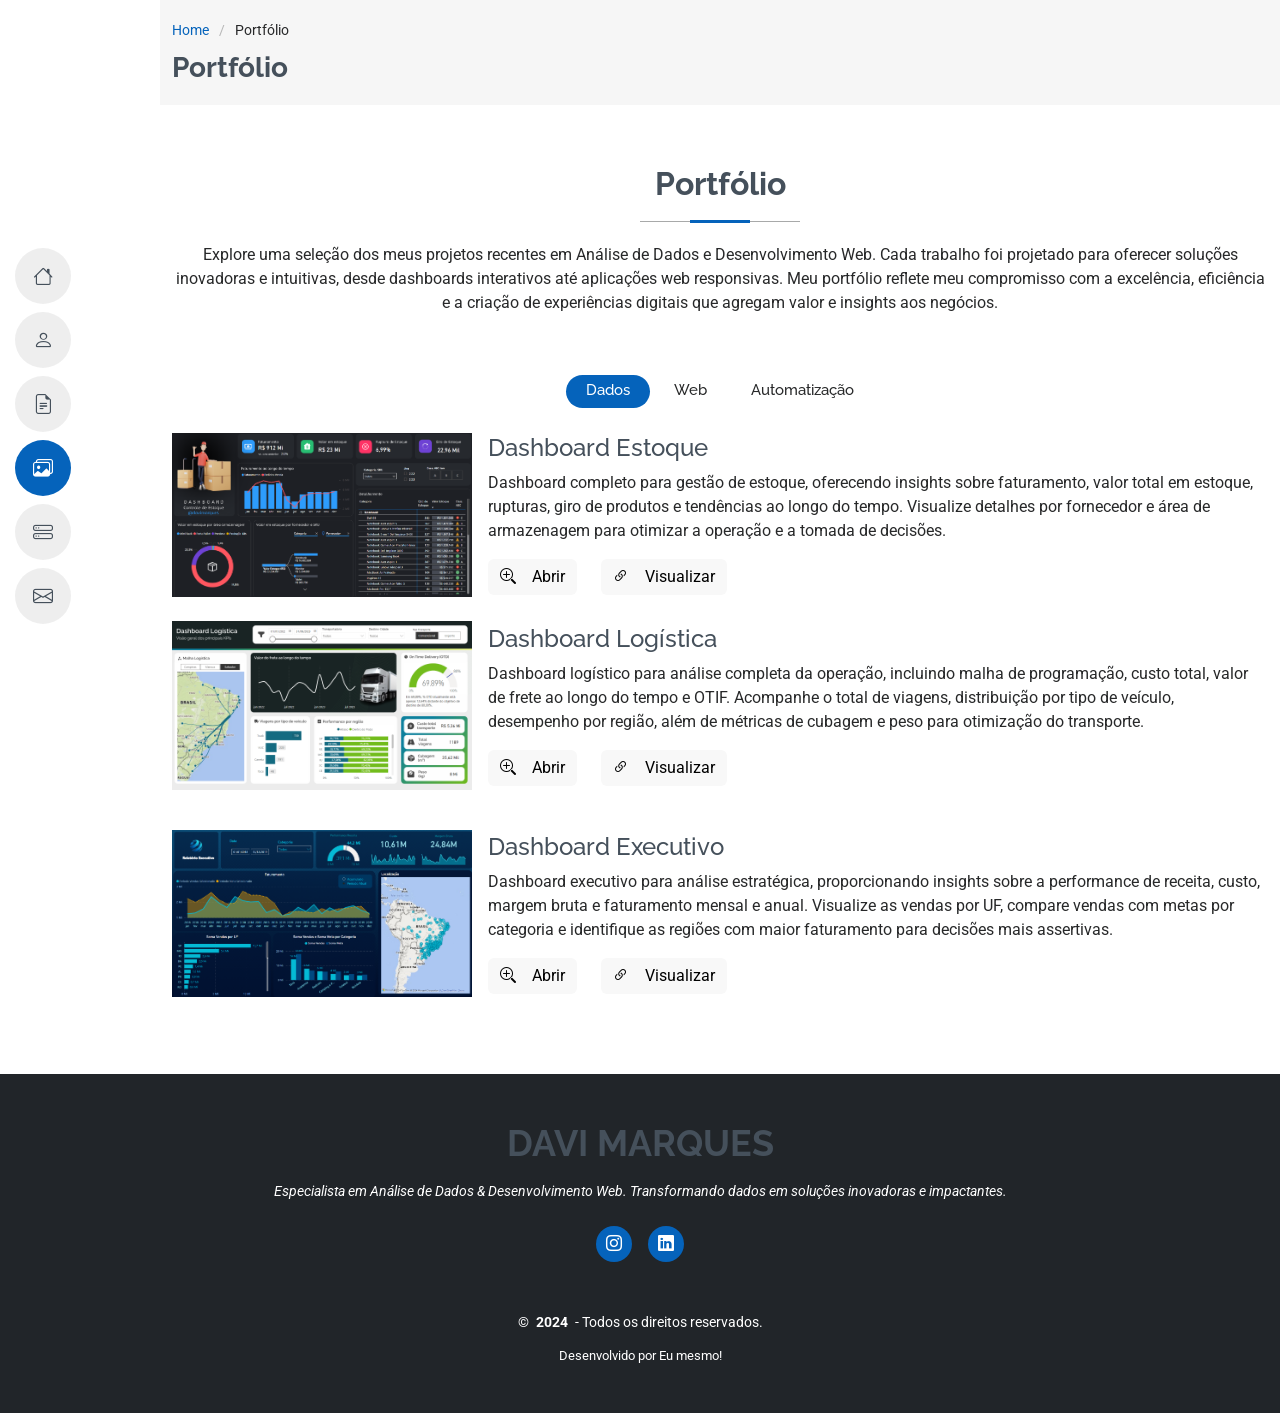
==== projetos.html @ 139517ee "Inserindo projetos e organizando a visualização" ====
<!DOCTYPE html>
<html lang="pt-br">

<head>
  <meta charset="utf-8">
  <meta content="width=device-width, initial-scale=1.0" name="viewport">
  <title>Davi Marques</title>
<meta name="description" content="Davi Marques é especialista em Análise de Dados e Desenvolvimento Web, criando soluções inovadoras com Python, Power BI e frameworks modernos.">

<!-- Palavras-chave do site -->
<meta name="keywords" content="Análise de Dados, Desenvolvimento Web, Power BI, Python, Dashboards Interativos, ETL, Data Science, Consultoria em Dados, Soluções Web, Tecnologia, Desenvolvimento de Aplicativos">

<!-- Autor do site -->
<meta name="author" content="Davi Marques">

<!-- Open Graph para Facebook -->
<meta property="og:title" content="Davi Marques - Especialista em Análise de Dados e Desenvolvimento Web">
<meta property="og:description" content="Transforme seus dados em soluções inovadoras com os serviços de análise de dados e desenvolvimento web de Davi Marques.">
<meta property="og:image" content="">
<meta property="og:url" content="">

  <!-- Favicons -->
  <link href="/imgs/analista-de-informacoes.png" rel="icon">
  <link href="/imgs/analista-de-informacoes.png" rel="apple-touch-icon">

  <!-- Fonts -->
  <link href="https://fonts.googleapis.com" rel="preconnect">
  <link href="https://fonts.gstatic.com" rel="preconnect" crossorigin>
  <link href="https://fonts.googleapis.com/css2?family=Roboto:ital,wght@0,100;0,300;0,400;0,500;0,700;0,900;1,100;1,300;1,400;1,500;1,700;1,900&family=Poppins:ital,wght@0,100;0,200;0,300;0,400;0,500;0,600;0,700;0,800;0,900;1,100;1,200;1,300;1,400;1,500;1,600;1,700;1,800;1,900&family=Raleway:ital,wght@0,100;0,200;0,300;0,400;0,500;0,600;0,700;0,800;0,900;1,100;1,200;1,300;1,400;1,500;1,600;1,700;1,800;1,900&display=swap" rel="stylesheet">

  <!-- Vendor CSS Files -->
  <link href="assets/vendor/bootstrap/css/bootstrap.min.css" rel="stylesheet">
  <link href="assets/vendor/bootstrap-icons/bootstrap-icons.css" rel="stylesheet">
  <link href="assets/vendor/aos/aos.css" rel="stylesheet">
  <link href="assets/vendor/glightbox/css/glightbox.min.css" rel="stylesheet">
  <link href="assets/vendor/swiper/swiper-bundle.min.css" rel="stylesheet">

  <!-- Main CSS File -->
  <link href="assets/css/main.css" rel="stylesheet">
  <link rel="stylesheet" href="/assets/css/style.css">

</head>

<body class="starter-page-page">

  <header id="header" class="header d-flex flex-column justify-content-center">

    <i class="header-toggle d-xl-none bi bi-list"></i>

    <nav id="navmenu" class="navmenu">
      <ul>
        <li><a href="/index.html#hero" class="active"><i class="bi bi-house navicon"></i><span>Home</span></a></li>
        <li><a href="/index.html#about"><i class="bi bi-person navicon"></i><span>Sobre</span></a></li>
        <li><a href="/index.html#resume"><i class="bi bi-file-earmark-text navicon"></i><span>Resumo</span></a></li>
        <li><a href="/index.html#portfolio"><i class="bi bi-images navicon"></i><span>Portfolio</span></a></li>
        <li><a href="/index.html#services"><i class="bi bi-hdd-stack navicon"></i><span>Serviços</span></a></li>
        <li><a href="/index.html#contact"><i class="bi bi-envelope navicon"></i><span>Contato</span></a></li>
      </ul>
    </nav>

  </header>

  <main class="main">

    <!-- Page Title -->
    <div class="page-title" data-aos="fade">
      <div class="container">
        <nav class="breadcrumbs">
          <ol>
            <li><a href="index.html">Home</a></li>
            <li class="current">Portfólio</li>
          </ol>
        </nav>
        <h1>Portfólio</h1>
      </div>
    </div><!-- End Page Title -->

  <div class="portfolio_comp ">
   <!-- Portfolio Section -->
   <section id="portfolio" class="portfolio section"> 

    <!-- Section Title -->
    <div class="container section-title" data-aos="fade-up">
      <h2>Portfólio</h2>
      <p>Explore uma seleção dos meus projetos recentes em Análise de Dados e Desenvolvimento Web. Cada trabalho foi projetado para oferecer soluções inovadoras e intuitivas, desde dashboards interativos até aplicações web responsivas. Meu portfólio reflete meu compromisso com a excelência, eficiência e a criação de experiências digitais que agregam valor e insights aos negócios.</p>
    </div><!-- End Section Title -->

      <div class="container">

        <div class="isotope-layout" data-default-filter="*" data-layout="masonry" data-sort="original-order">

          <ul class="portfolio-filters isotope-filters" data-aos="fade-up" data-aos-delay="100">
            <!-- <li data-filter="*" class="">Todos</li> -->
            <li data-filter=".filter-app" class="filter-active">Dados</li>
            <li data-filter=".filter-product">Web</li>
            <li data-filter=".filter-branding">Automatização</li>
          </ul><!-- End Portfolio Filters -->

        <div class="row gy-4 isotope-container" data-aos="fade-up" data-aos-delay="200">

          <div class="col-12 portfolio-item isotope-item filter-app">
            <div class="d-flex flex-column flex-md-row align-items-center">
              <img src="/imgs/dash_estoque.png" class="img-fluid me-md-3 mb-3 mb-md-0" style="width: 300px; height: auto;" alt="">
              <div>
                <h4>Dashboard Estoque</h4>
                <p>Dashboard completo para gestão de estoque, oferecendo insights sobre faturamento, valor total em estoque, rupturas, giro de produtos e tendências ao longo do tempo. Visualize detalhes por fornecedor e área de armazenagem para otimizar a operação e a tomada de decisões.</p>
                <div class="zoom d-flex gap-4">
                  <a href="/imgs/dash_estoque.png" title="Mais detalhes" data-gallery="portfolio-gallery-app" class="glightbox preview-link btn btn-primary d-flex align-items-center gap-3">
                    <i class="bi bi-zoom-in"></i> <span>Abrir</span>
                  </a>
                  <a href="https://app.powerbi.com/view?r=eyJrIjoiMjI3MTk5MGYtMmJiNi00NjFlLWIxNjEtNDBkMGZlOTZiODNlIiwidCI6ImI5NGI1ZDk3LTQzNDgtNGE5MS05NmU0LThkMzc4NTMwYjYxOCJ9" target="_blank" title="Direcionar ao link" class="details-link btn btn-success d-flex align-items-center gap-3">
                    <i class="bi bi-link-45deg"></i> <span>Visualizar</span>
                  </a>
                </div>
                
              </div>
            </div>
          </div><!-- End Portfolio Item -->

          <div class="col-12 portfolio-item isotope-item filter-app">
            <div class="d-flex flex-column flex-md-row align-items-center">
              <img src="/imgs/dash_logistica.png" class="img-fluid me-md-3 mb-3 mb-md-0" style="width: 300px; height: auto;" alt="">
              <div>
                <h4>Dashboard Logística</h4>
                <p>Dashboard logístico para análise completa da operação, incluindo malha de programação, custo total, valor de frete ao longo do tempo e OTIF. Acompanhe o total de viagens, distribuição por tipo de veículo, desempenho por região, além de métricas de cubagem e peso para otimização do transporte.</p>
                <div class="zoom d-flex gap-4">
                  <a href="/imgs/dash_logistica.png" title="Mais detalhes" data-gallery="portfolio-gallery-app" class="glightbox preview-link btn btn-primary d-flex align-items-center gap-3">
                    <i class="bi bi-zoom-in"></i> <span>Abrir</span>
                  </a>
                  <a href="https://app.powerbi.com/view?r=eyJrIjoiOGZkMDIwMjctMWRmMi00NjlkLTlkYWQtOTUxODFjZmZjMjUxIiwidCI6IjlhMGM3NmM4LTUyNDYtNDM1Yi05OGRmLTUxMGU0Y2RhYWEzZCJ9" target="_blank" title="Direcionar ao link" class="details-link btn btn-success d-flex align-items-center gap-3">
                    <i class="bi bi-link-45deg"></i> <span>Visualizar</span>
                  </a>
                </div>
                
              </div>
            </div>
          </div><!-- End Portfolio Item -->

          <div class="col-12 portfolio-item isotope-item filter-app">
            <div class="d-flex flex-column flex-md-row align-items-center">
              <img src="/imgs/dash_executivo.png" class="img-fluid me-md-3 mb-3 mb-md-0" style="width: 300px; height: auto;" alt="">
              <div>
                <h4>Dashboard Executivo</h4>
                <p>Dashboard executivo para análise estratégica, proporcionando insights sobre a performance de receita, custo, margem bruta e faturamento mensal e anual. Visualize as vendas por UF, compare vendas com metas por categoria e identifique as regiões com maior faturamento para decisões mais assertivas.</p>
                <div class="zoom d-flex gap-4">
                  <a href="/imgs/dash_executivo.png" title="Mais detalhes" data-gallery="portfolio-gallery-app" class="glightbox preview-link btn btn-primary d-flex align-items-center gap-3">
                    <i class="bi bi-zoom-in"></i> <span>Abrir</span>
                  </a>
                  <a href="https://app.powerbi.com/view?r=eyJrIjoiODFjMjc2NWEtZjM5Zi00MmJlLWFkMzYtOWRjOTZlOWY4YWQ4IiwidCI6IjlhMGM3NmM4LTUyNDYtNDM1Yi05OGRmLTUxMGU0Y2RhYWEzZCJ9" target="_blank" title="Direcionar ao link" class="details-link btn btn-success d-flex align-items-center gap-3">
                    <i class="bi bi-link-45deg"></i> <span>Visualizar</span>
                  </a>
                </div>
                
              </div>
            </div>
          </div><!-- End Portfolio Item -->
        
        </div><!-- End Portfolio Container -->
          
        </div>

      </div>

    </section><!-- /Portfolio Section -->
  </div>

  <div class="portfolio_responsivo ">
    <!-- Portfolio Section -->
    <section id="portfolio" class="portfolio section">

      <!-- Section Title -->
      <div class="container section-title" data-aos="fade-up">
        <h2>Portfólio</h2>
        <p>Explore uma seleção dos meus projetos recentes em Análise de Dados e Desenvolvimento Web. Cada trabalho foi projetado para oferecer soluções inovadoras e intuitivas, desde dashboards interativos até aplicações web responsivas. Meu portfólio reflete meu compromisso com a excelência, eficiência e a criação de experiências digitais que agregam valor e insights aos negócios.</p>
      </div><!-- End Section Title -->


        <div class="container">

          <div class="isotope-layout" data-default-filter="*" data-layout="masonry" data-sort="original-order">

            <ul class="portfolio-filters isotope-filters" data-aos="fade-up" data-aos-delay="100">
              <!-- <li data-filter="*" class="">Todos</li> -->
              <li data-filter=".filter-app" class="filter-active">Dados</li>
              <li data-filter=".filter-product">Web</li>
              <li data-filter=".filter-branding">Automatização</li>
            </ul><!-- End Portfolio Filters -->

            <div class="row gy-4 isotope-container" data-aos="fade-up" data-aos-delay="200">

              <div class="col-lg-4 col-md-6 portfolio-item isotope-item filter-app">
                <img src="/imgs/dash_estoque.png" class="img-fluid" alt="">
                <div class="portfolio-info">
                  <h4>Dashboard Estoque</h4>
                  <p>Dashboard completo para gestão de estoque, oferecendo insights sobre faturamento, valor total em estoque, rupturas, giro de produtos e tendências ao longo do tempo. Visualize detalhes por fornecedor e área de armazenagem para otimizar a operação e a tomada de decisões.</p>
                  <a href="/imgs/dash_estoque.png" title="Gerenciamento de Estoque" data-gallery="portfolio-gallery-app" class="glightbox preview-link"><i class="bi bi-zoom-in"></i></a>
                  <a href="https://app.powerbi.com/view?r=eyJrIjoiMjI3MTk5MGYtMmJiNi00NjFlLWIxNjEtNDBkMGZlOTZiODNlIiwidCI6ImI5NGI1ZDk3LTQzNDgtNGE5MS05NmU0LThkMzc4NTMwYjYxOCJ9" target="_blank" title="More Details" class="details-link"><i class="bi bi-link-45deg"></i></a>
                </div>
              </div><!-- End Portfolio Item -->

              <div class="col-lg-4 col-md-6 portfolio-item isotope-item filter-branding">
                <img src="/imgs/etl_dados.png" class="img-fluid" alt="">
                <div class="portfolio-info">
                  <h4>ETL de Dados</h4>
                  <p>Este projeto consiste em um script Python que automatiza a inserção de dados em uma planilha Excel compartilhada. O usuário pode selecionar um arquivo Excel contendo informações, escolher algumas informações específica e inserir os dados filtrados no arquivo de destino.</p>
                  <a href="/imgs/etl_dados.png" title="API de Relatórios Financeiros Automatizados com Node.js" data-gallery="portfolio-gallery-branding" class="glightbox preview-link"><i class="bi bi-zoom-in"></i></a>
                  <a href="https://github.com/DaviMark/ETL_Data" target="_blank" title="More Details" class="details-link"><i class="bi bi-link-45deg"></i></a>
                </div>
              </div><!-- End Portfolio Item -->

            </div><!-- End Portfolio Container -->

          </div>

        </div>

      </section><!-- /Portfolio Section -->
  </div>


  </main>

  <footer id="footer" class="footer position-relative bg-dark text-white py-5">
    <div class="container">
      <h3 class="sitename text-center text-uppercase">Davi Marques</h3>
      <p class="text-center mb-4">Especialista em Análise de Dados & Desenvolvimento Web. Transformando dados em soluções inovadoras e impactantes.</p>
  
      <div class="social-links d-flex justify-content-center mb-4">
        <a href="https://www.instagram.com/_davimarquues/" class="mx-2 text-white" title="Instagram"><i class="bi bi-instagram"></i></a>
        <a href="https://www.linkedin.com/in/david-deliberto-marques/" class="mx-2 text-white" title="LinkedIn"><i class="bi bi-linkedin"></i></a>
      </div>
  
      <div class="text-center mt-4">
        <div class="copyright mb-2">
          <span>&copy; <strong class="px-1">2024</strong> - Todos os direitos reservados.</span>
        </div>
        <div class="credits">
          Desenvolvido por <a href="" class="text-white">Eu mesmo!</a>
        </div>
      </div>
    </div>
  </footer>

  <!-- Scroll Top -->
  <a href="#" id="scroll-top" class="scroll-top d-flex align-items-center justify-content-center"><i class="bi bi-arrow-up-short"></i></a>

  <!-- Preloader -->
  <div id="preloader"></div>

  <!-- Vendor JS Files -->
  <script src="assets/vendor/bootstrap/js/bootstrap.bundle.min.js"></script>
  <script src="assets/vendor/php-email-form/validate.js"></script>
  <script src="assets/vendor/aos/aos.js"></script>
  <script src="assets/vendor/typed.js/typed.umd.js"></script>
  <script src="assets/vendor/purecounter/purecounter_vanilla.js"></script>
  <script src="assets/vendor/waypoints/noframework.waypoints.js"></script>
  <script src="assets/vendor/glightbox/js/glightbox.min.js"></script>
  <script src="assets/vendor/imagesloaded/imagesloaded.pkgd.min.js"></script>
  <script src="assets/vendor/isotope-layout/isotope.pkgd.min.js"></script>
  <script src="assets/vendor/swiper/swiper-bundle.min.js"></script>

  <!-- Main JS File -->
  <script src="assets/js/main.js"></script>

</body>

</html>
---- assets/css/main.css ----
/**
* Template Name: MyResume
* Template URL: https://bootstrapmade.com/free-html-bootstrap-template-my-resume/
* Updated: Jun 29 2024 with Bootstrap v5.3.3
* Author: BootstrapMade.com
* License: https://bootstrapmade.com/license/
*/

/*--------------------------------------------------------------
# Font & Color Variables
# Help: https://bootstrapmade.com/color-system/
--------------------------------------------------------------*/
/* Fonts */
body {
  overflow-x: hidden; /* Oculta a rolagem horizontal */
  margin: 0; /* Remove margens padrão que podem causar rolagem */
}

:root {
  --default-font: "Roboto",  system-ui, -apple-system, "Segoe UI", Roboto, "Helvetica Neue", Arial, "Noto Sans", "Liberation Sans", sans-serif, "Apple Color Emoji", "Segoe UI Emoji", "Segoe UI Symbol", "Noto Color Emoji";
  --heading-font: "Raleway",  sans-serif;
  --nav-font: "Poppins",  sans-serif;
}

/* Global Colors - The following color variables are used throughout the website. Updating them here will change the color scheme of the entire website */
:root { 
  --background-color: #ffffff; /* Background color for the entire website, including individual sections */
  --default-color: #272829; /* Default color used for the majority of the text content across the entire website */
  --heading-color: #45505b; /* Color for headings, subheadings and title throughout the website */
  --accent-color: #0563bb; /* Accent color that represents your brand on the website. It's used for buttons, links, and other elements that need to stand out */
  --surface-color: #ffffff; /* The surface color is used as a background of boxed elements within sections, such as cards, icon boxes, or other elements that require a visual separation from the global background. */
  --contrast-color: #ffffff; /* Contrast color for text, ensuring readability against backgrounds of accent, heading, or default colors. */
}

/* Nav Menu Colors - The following color variables are used specifically for the navigation menu. They are separate from the global colors to allow for more customization options */
:root {
  --nav-color: #45505b;  /* The default color of the main navmenu links */
  --nav-hover-color: #0563bb; /* Applied to main navmenu links when they are hovered over or active */
  --nav-mobile-background-color: #ffffff; /* Used as the background color for mobile navigation menu */
  --nav-dropdown-background-color: #ffffff; /* Used as the background color for dropdown items that appear when hovering over primary navigation items */
  --nav-dropdown-color: #212529; /* Used for navigation links of the dropdown items in the navigation menu. */
  --nav-dropdown-hover-color: #0563bb; /* Similar to --nav-hover-color, this color is applied to dropdown navigation links when they are hovered over. */
}

/* Color Presets - These classes override global colors when applied to any section or element, providing reuse of the sam color scheme. */

.light-background {
  --background-color: #f9f9f9;
  --surface-color: #ffffff;
}

.dark-background {
  --background-color: #060606;
  --default-color: #ffffff;
  --heading-color: #ffffff;
  --surface-color: #252525;
  --contrast-color: #ffffff;
}

/* Smooth scroll */
:root {
  scroll-behavior: smooth;
}

/*--------------------------------------------------------------
# General Styling & Shared Classes
--------------------------------------------------------------*/
body {
  color: var(--default-color);
  background-color: var(--background-color);
  font-family: var(--default-font);
}

a {
  color: var(--accent-color);
  text-decoration: none;
  transition: 0.3s;
}

a:hover {
  color: color-mix(in srgb, var(--accent-color), transparent 25%);
  text-decoration: none;
}

h1,
h2,
h3,
h4,
h5,
h6 {
  color: var(--heading-color);
  font-family: var(--heading-font);
}

/* PHP Email Form Messages
------------------------------*/
.php-email-form .error-message {
  display: none;
  background: #df1529;
  color: #ffffff;
  text-align: left;
  padding: 15px;
  margin-bottom: 24px;
  font-weight: 600;
}

.php-email-form .sent-message {
  display: none;
  color: #ffffff;
  background: #059652;
  text-align: center;
  padding: 15px;
  margin-bottom: 24px;
  font-weight: 600;
}

.php-email-form .loading {
  display: none;
  background: var(--surface-color);
  text-align: center;
  padding: 15px;
  margin-bottom: 24px;
}

.php-email-form .loading:before {
  content: "";
  display: inline-block;
  border-radius: 50%;
  width: 24px;
  height: 24px;
  margin: 0 10px -6px 0;
  border: 3px solid var(--accent-color);
  border-top-color: var(--surface-color);
  animation: php-email-form-loading 1s linear infinite;
}

@keyframes php-email-form-loading {
  0% {
    transform: rotate(0deg);
  }

  100% {
    transform: rotate(360deg);
  }
}

/*--------------------------------------------------------------
# Global Header
--------------------------------------------------------------*/
.header {
  color: var(--default-color);
  position: fixed;
  top: 0;
  left: 0;
  bottom: 0;
  padding: 0 15px;
  transition: all ease-in-out 0.3s;
  overflow-y: auto;
  z-index: 997;
  min-width: 200px;
}

@media (max-width: 1199px) {
  .header {
    background-color: var(--background-color);
    border-right: 1px solid color-mix(in srgb, var(--default-color), transparent 90%);
    width: 300px;
    left: -100%;
  }
}

@media (min-width: 1200px) and (max-width: 1600px) {
  .header~main {
    margin-left: 160px;
  }

  .header~main .hero {
    margin-left: -160px;
    width: 100vw;
  }
}

.header.header-show {
  left: 0;
}

.header .header-toggle {
  color: var(--contrast-color);
  background-color: var(--accent-color);
  font-size: 22px;
  display: flex;
  align-items: center;
  justify-content: center;
  width: 40px;
  height: 40px;
  border-radius: 50%;
  cursor: pointer;
  position: fixed;
  top: 15px;
  right: 15px;
  z-index: 9999;
  transition: background-color 0.3s;
}

.header .header-toggle:hover {
  color: var(--contrast-color);
  background-color: color-mix(in srgb, var(--accent-color) 90%, white 15%);
}

/*--------------------------------------------------------------
# Navigation Menu
--------------------------------------------------------------*/
.navmenu {
  padding: 0;
  z-index: 9997;
}

.navmenu ul {
  list-style: none;
  padding: 0 0 20px 0;
  margin: 0;
  width: 140px;
}

.navmenu a,
.navmenu a:focus {
  color: var(--nav-color);
  font-family: var(--nav-font);
  display: flex;
  align-items: center;
  padding: 10px 18px;
  margin-bottom: 8px;
  font-size: 15px;
  border-radius: 50px;
  background: color-mix(in srgb, var(--default-color), transparent 92%);
  height: 56px;
  width: 100%;
  overflow: hidden;
  transition: 0.3s;
}

.navmenu a i,
.navmenu a:focus i {
  font-size: 20px;
}

.navmenu a span,
.navmenu a:focus span {
  padding: 0 5px 0 7px;
}

@media (min-width: 992px) {

  .navmenu a,
  .navmenu a:focus {
    max-width: 56px;
  }

  .navmenu a span,
  .navmenu a:focus span {
    display: none;
  }
}

.navmenu a:hover,
.navmenu .active,
.navmenu .active:focus,
.navmenu li:hover>a {
  color: var(--contrast-color);
  background: var(--nav-hover-color);
}

.navmenu a:hover,
.navmenu li:hover>a {
  max-width: 100%;
  color: var(--contrast-color);
}

.navmenu a:hover span,
.navmenu li:hover>a span {
  display: block;
}

/*--------------------------------------------------------------
# Global Footer
--------------------------------------------------------------*/
.footer {
  color: var(--default-color);
  background-color: var(--background-color);
  font-size: 14px;
  text-align: center;
  padding: 30px 0;
  position: relative;
}

.footer h3 {
  font-size: 36px;
  font-weight: 700;
  position: relative;
  padding: 0;
  margin: 0 0 15px 0;
}

.footer p {
  font-size: 15;
  font-style: italic;
  padding: 0;
  margin: 0 0 30px 0;
}

.footer .social-links {
  margin: 0 0 30px 0;
}

.footer .social-links a {
  font-size: 16px;
  display: flex;
  align-items: center;
  justify-content: center;
  background: var(--accent-color);
  color: var(--contrast-color);
  line-height: 1;
  margin: 0 4px;
  border-radius: 50%;
  text-align: center;
  width: 36px;
  height: 36px;
  transition: 0.3s;
}

.footer .social-links a:hover {
  background: color-mix(in srgb, var(--accent-color), transparent 20%);
  text-decoration: none;
}

.footer .copyright {
  padding-top: 25px;
  border-top: 1px solid color-mix(in srgb, var(--default-color), transparent 90%);
}

.footer .credits {
  font-size: 13px;
  padding-top: 5px;
}

/*--------------------------------------------------------------
# Preloader
--------------------------------------------------------------*/
#preloader {
  position: fixed;
  inset: 0;
  z-index: 999999;
  overflow: hidden;
  background: var(--background-color);
  transition: all 0.6s ease-out;
}

#preloader:before {
  content: "";
  position: fixed;
  top: calc(50% - 30px);
  left: calc(50% - 30px);
  border: 6px solid #ffffff;
  border-color: var(--accent-color) transparent var(--accent-color) transparent;
  border-radius: 50%;
  width: 60px;
  height: 60px;
  animation: animate-preloader 1.5s linear infinite;
}

@keyframes animate-preloader {
  0% {
    transform: rotate(0deg);
  }

  100% {
    transform: rotate(360deg);
  }
}

/*--------------------------------------------------------------
# Scroll Top Button
--------------------------------------------------------------*/
.scroll-top {
  position: fixed;
  visibility: hidden;
  opacity: 0;
  right: 15px;
  bottom: -15px;
  z-index: 99999;
  background-color: var(--accent-color);
  width: 44px;
  height: 44px;
  border-radius: 50px;
  transition: all 0.4s;
}

.scroll-top i {
  font-size: 24px;
  color: var(--contrast-color);
  line-height: 0;
}

.scroll-top:hover {
  background-color: color-mix(in srgb, var(--accent-color), transparent 20%);
  color: var(--contrast-color);
}

.scroll-top.active {
  visibility: visible;
  opacity: 1;
  bottom: 15px;
}

/*--------------------------------------------------------------
# Disable aos animation delay on mobile devices
--------------------------------------------------------------*/
@media screen and (max-width: 768px) {
  [data-aos-delay] {
    transition-delay: 0 !important;
  }
}

/*--------------------------------------------------------------
# Global Page Titles & Breadcrumbs
--------------------------------------------------------------*/
.page-title {
  --background-color: color-mix(in srgb, var(--default-color), transparent 96%);
  color: var(--default-color);
  background-color: var(--background-color);
  padding: 20px 0;
  position: relative;
}

.page-title h1 {
  font-size: 28px;
  font-weight: 700;
  margin: 0;
}

.page-title .breadcrumbs ol {
  display: flex;
  flex-wrap: wrap;
  list-style: none;
  padding: 0 0 10px 0;
  margin: 0;
  font-size: 14px;
  font-weight: 400;
}

.page-title .breadcrumbs ol li+li {
  padding-left: 10px;
}

.page-title .breadcrumbs ol li+li::before {
  content: "/";
  display: inline-block;
  padding-right: 10px;
  color: color-mix(in srgb, var(--default-color), transparent 70%);
}

/*--------------------------------------------------------------
# Global Sections
--------------------------------------------------------------*/
section,
.section {
  color: var(--default-color);
  background-color: var(--background-color);
  padding: 60px 0;
  overflow: clip;
}

/*--------------------------------------------------------------
# Global Section Titles
--------------------------------------------------------------*/
.section-title {
  text-align: center;
  padding-bottom: 60px;
  position: relative;
}

.section-title h2 {
  font-size: 32px;
  font-weight: 700;
  margin-bottom: 20px;
  padding-bottom: 20px;
  position: relative;
}

.section-title h2:before {
  content: "";
  position: absolute;
  display: block;
  width: 160px;
  height: 1px;
  background: color-mix(in srgb, var(--default-color), transparent 60%);
  left: 0;
  right: 0;
  bottom: 1px;
  margin: auto;
}

.section-title h2::after {
  content: "";
  position: absolute;
  display: block;
  width: 60px;
  height: 3px;
  background: var(--accent-color);
  left: 0;
  right: 0;
  bottom: 0;
  margin: auto;
}

.section-title p {
  margin-bottom: 0;
}

/*--------------------------------------------------------------
# Hero Section
--------------------------------------------------------------*/
.hero {
  width: 100%;
  min-height: 100vh;
  position: relative;
  padding: 80px 0;
  display: flex;
  align-items: center;
  justify-content: center;
}

.hero img {
  position: absolute;
  inset: 0;
  display: block;
  width: 100%;
  height: 100%;
  object-fit: cover;
  z-index: 1;
}

.hero:before {
  content: "";
  background: color-mix(in srgb, var(--background-color), transparent 30%);
  position: absolute;
  inset: 0;
  z-index: 2;
}

.hero .container {
  position: relative;
  z-index: 3;
}

.hero h2 {
  margin: 0;
  font-size: 64px;
  font-weight: 700;
}

.hero p {
  margin: 5px 0 0 0;
  font-size: 26px;
}

.hero p span {
  letter-spacing: 1px;
  border-bottom: 2px solid var(--accent-color);
}

.hero .social-links {
  margin-top: 25px;
}

.hero .social-links a {
  font-size: 20px;
  display: inline-block;
  color: color-mix(in srgb, var(--default-color), transparent 30%);
  line-height: 1;
  margin-right: 20px;
  transition: 0.3s;
}

.hero .social-links a:hover {
  color: var(--accent-color);
}

@media (max-width: 768px) {
  .hero h2 {
    font-size: 32px;
  }

  .hero p {
    font-size: 20px;
  }
}

/*--------------------------------------------------------------
# About Section
--------------------------------------------------------------*/
.about .content h2 {
  font-weight: 700;
  font-size: 24px;
}

.about .content ul {
  list-style: none;
  padding: 0;
}

.about .content ul li {
  margin-bottom: 20px;
  display: flex;
  align-items: center;
}

.about .content ul strong {
  margin-right: 10px;
}

.about .content ul i {
  font-size: 16px;
  margin-right: 5px;
  color: var(--accent-color);
  line-height: 0;
}

/*--------------------------------------------------------------
# Stats Section
--------------------------------------------------------------*/
.stats i {
  background-color: var(--accent-color);
  color: var(--contrast-color);
  width: 54px;
  height: 54px;
  font-size: 24px;
  border-radius: 50px;
  display: inline-flex;
  align-items: center;
  justify-content: center;
  position: relative;
  z-index: 1;
}

.stats .stats-item {
  margin-top: 10px;
  width: 100%;
  position: relative;
  text-align: center;
  z-index: 0;
}

.stats .stats-item span {
  font-size: 36px;
  display: block;
  font-weight: 700;
  color: color-mix(in srgb, var(--default-color), transparent 20%);
}

.stats .stats-item p {
  padding: 0;
  margin: 0;
  color: color-mix(in srgb, var(--default-color), transparent 50%);
  font-size: 16px;
}

/*--------------------------------------------------------------
# Skills Section
--------------------------------------------------------------*/
.skills .progress {
  height: 60px;
  display: block;
  background: none;
  border-radius: 0;
}

.skills .progress .skill {
  color: var(--heading-color);
  padding: 0;
  margin: 0 0 6px 0;
  text-transform: uppercase;
  display: block;
  font-weight: 600;
  font-family: var(--heading-font);
}

.skills .progress .skill .val {
  float: right;
  font-style: normal;
}

.skills .progress-bar-wrap {
  background: color-mix(in srgb, var(--default-color), transparent 90%);
  height: 10px;
}

.skills .progress-bar {
  width: 1px;
  height: 10px;
  transition: 0.9s;
  background-color: var(--accent-color);
}

/*--------------------------------------------------------------
# Resume Section
--------------------------------------------------------------*/
.resume .resume-title {
  color: var(--heading-color);
  font-size: 26px;
  font-weight: 700;
  margin-top: 20px;
  margin-bottom: 20px;
}

.resume .resume-item {
  padding: 0 0 20px 20px;
  margin-top: -2px;
  border-left: 2px solid var(--accent-color);
  position: relative;
}

.resume .resume-item h4 {
  line-height: 18px;
  font-size: 18px;
  font-weight: 600;
  text-transform: uppercase;
  color: color-mix(in srgb, var(--default-color), transparent 20%);
  margin-bottom: 10px;
}

.resume .resume-item h5 {
  font-size: 16px;
  padding: 5px 15px;
  display: inline-block;
  font-weight: 600;
  margin-bottom: 10px;
}

.resume .resume-item ul {
  padding-left: 20px;
}

.resume .resume-item ul li {
  padding-bottom: 10px;
}

.resume .resume-item:last-child {
  padding-bottom: 0;
}

.resume .resume-item::before {
  content: "";
  position: absolute;
  width: 16px;
  height: 16px;
  border-radius: 50px;
  left: -9px;
  top: 0;
  background: var(--background-color);
  border: 2px solid var(--accent-color);
}

/*--------------------------------------------------------------
# Portfolio Section
--------------------------------------------------------------*/
.portfolio .portfolio-filters {
  padding: 0;
  margin: 0 auto 20px auto;
  list-style: none;
  text-align: center;
}

.portfolio .portfolio-filters li {
  cursor: pointer;
  display: inline-block;
  padding: 8px 20px 10px 20px;
  margin: 0;
  font-size: 15px;
  font-weight: 500;
  line-height: 1;
  margin-bottom: 5px;
  border-radius: 50px;
  transition: all 0.3s ease-in-out;
  font-family: var(--heading-font);
}

.portfolio .portfolio-filters li:hover,
.portfolio .portfolio-filters li.filter-active {
  color: var(--contrast-color);
  background-color: var(--accent-color);
}

.portfolio .portfolio-filters li:first-child {
  margin-left: 0;
}

.portfolio .portfolio-filters li:last-child {
  margin-right: 0;
}

@media (max-width: 575px) {
  .portfolio .portfolio-filters li {
    font-size: 14px;
    margin: 0 0 10px 0;
  }
}

.portfolio .portfolio-item {
  position: relative;
  overflow: hidden;
}

.portfolio .portfolio-item .portfolio-info {
  opacity: 0;
  position: absolute;
  left: 12px;
  right: 12px;
  bottom: -100%;
  z-index: 3;
  transition: all ease-in-out 0.5s;
  background: color-mix(in srgb, var(--background-color), transparent 10%);
  padding: 15px;
}

.portfolio .portfolio-item .portfolio-info h4 {
  font-size: 18px;
  font-weight: 600;
  padding-right: 50px;
}

.portfolio .portfolio-item .portfolio-info p {
  color: color-mix(in srgb, var(--default-color), transparent 30%);
  font-size: 14px;
  margin-bottom: 0;
  padding-right: 50px;
}

.portfolio .portfolio-item .portfolio-info .preview-link,
.portfolio .portfolio-item .portfolio-info .details-link {
  position: absolute;
  right: 50px;
  font-size: 24px;
  top: calc(50% - 14px);
  color: color-mix(in srgb, var(--default-color), transparent 30%);
  transition: 0.3s;
  line-height: 0;
}

.portfolio .portfolio-item .portfolio-info .preview-link:hover,
.portfolio .portfolio-item .portfolio-info .details-link:hover {
  color: var(--accent-color);
}

.portfolio .portfolio-item .portfolio-info .details-link {
  right: 14px;
  font-size: 28px;
}

.portfolio .portfolio-item:hover .portfolio-info {
  opacity: 1;
  bottom: 0;
}

/*--------------------------------------------------------------
# Services Section
--------------------------------------------------------------*/
.services .service-item {
  background-color: var(--surface-color);
  box-shadow: 0px 5px 90px 0px rgba(0, 0, 0, 0.1);
  height: 100%;
  padding: 60px 30px;
  text-align: center;
  transition: 0.3s;
  border-radius: 5px;
}

.services .service-item .icon {
  margin: 0 auto;
  width: 100px;
  height: 100px;
  display: flex;
  align-items: center;
  justify-content: center;
  transition: ease-in-out 0.3s;
  position: relative;
}

.services .service-item .icon i {
  font-size: 36px;
  transition: 0.5s;
  position: relative;
}

.services .service-item .icon svg {
  position: absolute;
  top: 0;
  left: 0;
}

.services .service-item .icon svg path {
  transition: 0.5s;
  fill: color-mix(in srgb, var(--default-color), transparent 95%);
}

.services .service-item h3 {
  font-weight: 700;
  margin: 10px 0 15px 0;
  font-size: 22px;
}

.services .service-item p {
  line-height: 24px;
  font-size: 14px;
  margin-bottom: 0;
}

.services .service-item:hover {
  box-shadow: 0px 5px 35px 0px rgba(0, 0, 0, 0.1);
}

.services .service-item.item-cyan i {
  color: #0dcaf0;
}

.services .service-item.item-cyan:hover .icon i {
  color: #fff;
}

.services .service-item.item-cyan:hover .icon path {
  fill: #0dcaf0;
}

.services .service-item.item-orange i {
  color: #fd7e14;
}

.services .service-item.item-orange:hover .icon i {
  color: #fff;
}

.services .service-item.item-orange:hover .icon path {
  fill: #fd7e14;
}

.services .service-item.item-teal i {
  color: #20c997;
}

.services .service-item.item-teal:hover .icon i {
  color: #fff;
}

.services .service-item.item-teal:hover .icon path {
  fill: #20c997;
}

.services .service-item.item-red i {
  color: #df1529;
}

.services .service-item.item-red:hover .icon i {
  color: #fff;
}

.services .service-item.item-red:hover .icon path {
  fill: #df1529;
}

.services .service-item.item-indigo i {
  color: #6610f2;
}

.services .service-item.item-indigo:hover .icon i {
  color: #fff;
}

.services .service-item.item-indigo:hover .icon path {
  fill: #6610f2;
}

.services .service-item.item-pink i {
  color: #f3268c;
}

.services .service-item.item-pink:hover .icon i {
  color: #fff;
}

.services .service-item.item-pink:hover .icon path {
  fill: #f3268c;
}

/*--------------------------------------------------------------
# Testimonials Section
--------------------------------------------------------------*/
.testimonials .testimonials-carousel,
.testimonials .testimonials-slider {
  overflow: hidden;
}

.testimonials .testimonial-item .testimonial-content {
  border-left: 3px solid var(--accent-color);
  padding-left: 30px;
}

.testimonials .testimonial-item .testimonial-img {
  border-radius: 50%;
  border: 4px solid var(--background-color);
  margin: 0 auto;
}

.testimonials .testimonial-item h3 {
  font-size: 20px;
  font-weight: bold;
  margin: 10px 0 5px 0;
}

.testimonials .testimonial-item h4 {
  font-size: 14px;
  color: color-mix(in srgb, var(--default-color), transparent 40%);
  margin: 0 0 10px 0;
}

.testimonials .testimonial-item .stars i {
  color: #ffc107;
  margin: 0 1px;
}

.testimonials .testimonial-item .quote-icon-left,
.testimonials .testimonial-item .quote-icon-right {
  color: color-mix(in srgb, var(--accent-color), transparent 50%);
  font-size: 26px;
  line-height: 0;
}

.testimonials .testimonial-item .quote-icon-left {
  display: inline-block;
  left: -5px;
  position: relative;
}

.testimonials .testimonial-item .quote-icon-right {
  display: inline-block;
  right: -5px;
  position: relative;
  top: 10px;
  transform: scale(-1, -1);
}

.testimonials .testimonial-item p {
  font-style: italic;
}

.testimonials .swiper-wrapper {
  height: auto;
}

.testimonials .swiper-pagination {
  margin-top: 30px;
  position: relative;
}

.testimonials .swiper-pagination .swiper-pagination-bullet {
  width: 12px;
  height: 12px;
  background-color: color-mix(in srgb, var(--default-color), transparent 85%);
  opacity: 1;
}

.testimonials .swiper-pagination .swiper-pagination-bullet-active {
  background-color: var(--accent-color);
}

/*--------------------------------------------------------------
# Contact Section
--------------------------------------------------------------*/
.contact .info-item+.info-item {
  margin-top: 40px;
}

.contact .info-item i {
  color: var(--accent-color);
  background: color-mix(in srgb, var(--accent-color), transparent 92%);
  font-size: 20px;
  width: 44px;
  height: 44px;
  display: flex;
  justify-content: center;
  align-items: center;
  border-radius: 50px;
  transition: all 0.3s ease-in-out;
  margin-right: 15px;
}

.contact .info-item h3 {
  padding: 0;
  font-size: 18px;
  font-weight: 700;
  margin-bottom: 5px;
}

.contact .info-item p {
  padding: 0;
  margin-bottom: 0;
  font-size: 14px;
}

.contact .info-item:hover i {
  background: var(--accent-color);
  color: var(--contrast-color);
}

.contact .php-email-form {
  height: 100%;
}

.contact .php-email-form input[type=text],
.contact .php-email-form input[type=email],
.contact .php-email-form textarea {
  font-size: 14px;
  padding: 10px 15px;
  box-shadow: none;
  border-radius: 0;
  color: var(--default-color);
  background-color: color-mix(in srgb, var(--background-color), transparent 50%);
  border-color: color-mix(in srgb, var(--default-color), transparent 80%);
}

.contact .php-email-form input[type=text]:focus,
.contact .php-email-form input[type=email]:focus,
.contact .php-email-form textarea:focus {
  border-color: var(--accent-color);
}

.contact .php-email-form input[type=text]::placeholder,
.contact .php-email-form input[type=email]::placeholder,
.contact .php-email-form textarea::placeholder {
  color: color-mix(in srgb, var(--default-color), transparent 70%);
}

.contact .php-email-form button[type=submit] {
  color: var(--contrast-color);
  background: var(--accent-color);
  border: 0;
  padding: 10px 30px;
  transition: 0.4s;
  border-radius: 50px;
}

.contact .php-email-form button[type=submit]:hover {
  background: color-mix(in srgb, var(--accent-color), transparent 25%);
}

/*--------------------------------------------------------------
# Portfolio Details Section
--------------------------------------------------------------*/
.portfolio-details .portfolio-details-slider img {
  width: 100%;
}

.portfolio-details .swiper-wrapper {
  height: auto;
}

.portfolio-details .swiper-button-prev,
.portfolio-details .swiper-button-next {
  width: 48px;
  height: 48px;
}

.portfolio-details .swiper-button-prev:after,
.portfolio-details .swiper-button-next:after {
  color: rgba(255, 255, 255, 0.8);
  background-color: rgba(0, 0, 0, 0.15);
  font-size: 24px;
  border-radius: 50%;
  width: 48px;
  height: 48px;
  display: flex;
  align-items: center;
  justify-content: center;
  transition: 0.3s;
}

.portfolio-details .swiper-button-prev:hover:after,
.portfolio-details .swiper-button-next:hover:after {
  background-color: rgba(0, 0, 0, 0.3);
}

@media (max-width: 575px) {

  .portfolio-details .swiper-button-prev,
  .portfolio-details .swiper-button-next {
    display: none;
  }
}

.portfolio-details .swiper-pagination {
  margin-top: 20px;
  position: relative;
}

.portfolio-details .swiper-pagination .swiper-pagination-bullet {
  width: 10px;
  height: 10px;
  background-color: color-mix(in srgb, var(--default-color), transparent 85%);
  opacity: 1;
}

.portfolio-details .swiper-pagination .swiper-pagination-bullet-active {
  background-color: var(--accent-color);
}

.portfolio-details .portfolio-info h3 {
  font-size: 22px;
  font-weight: 700;
  margin-bottom: 20px;
  padding-bottom: 20px;
  position: relative;
}

.portfolio-details .portfolio-info h3:after {
  content: "";
  position: absolute;
  display: block;
  width: 50px;
  height: 3px;
  background: var(--accent-color);
  left: 0;
  bottom: 0;
}

.portfolio-details .portfolio-info ul {
  list-style: none;
  padding: 0;
  font-size: 15px;
}

.portfolio-details .portfolio-info ul li {
  display: flex;
  flex-direction: column;
  padding-bottom: 15px;
}

.portfolio-details .portfolio-info ul strong {
  text-transform: uppercase;
  font-weight: 400;
  color: color-mix(in srgb, var(--default-color), transparent 50%);
  font-size: 14px;
}

.portfolio-details .portfolio-info .btn-visit {
  padding: 8px 40px;
  background: var(--accent-color);
  color: var(--contrast-color);
  border-radius: 50px;
  transition: 0.3s;
}

.portfolio-details .portfolio-info .btn-visit:hover {
  background: color-mix(in srgb, var(--accent-color), transparent 20%);
}

.portfolio-details .portfolio-description h2 {
  font-size: 26px;
  font-weight: 700;
  margin-bottom: 20px;
}

.portfolio-details .portfolio-description p {
  padding: 0;
}

.portfolio-details .portfolio-description .testimonial-item {
  padding: 30px 30px 0 30px;
  position: relative;
  background: color-mix(in srgb, var(--default-color), transparent 97%);
  margin-bottom: 50px;
}

.portfolio-details .portfolio-description .testimonial-item .testimonial-img {
  width: 90px;
  border-radius: 50px;
  border: 6px solid var(--background-color);
  float: left;
  margin: 0 10px 0 0;
}

.portfolio-details .portfolio-description .testimonial-item h3 {
  font-size: 18px;
  font-weight: bold;
  margin: 15px 0 5px 0;
  padding-top: 20px;
}

.portfolio-details .portfolio-description .testimonial-item h4 {
  font-size: 14px;
  color: #6c757d;
  margin: 0;
}

.portfolio-details .portfolio-description .testimonial-item .quote-icon-left,
.portfolio-details .portfolio-description .testimonial-item .quote-icon-right {
  color: color-mix(in srgb, var(--accent-color), transparent 50%);
  font-size: 26px;
  line-height: 0;
}

.portfolio-details .portfolio-description .testimonial-item .quote-icon-left {
  display: inline-block;
  left: -5px;
  position: relative;
}

.portfolio-details .portfolio-description .testimonial-item .quote-icon-right {
  display: inline-block;
  right: -5px;
  position: relative;
  top: 10px;
  transform: scale(-1, -1);
}

.portfolio-details .portfolio-description .testimonial-item p {
  font-style: italic;
  margin: 0 0 15px 0 0 0;
  padding: 0;
}

/*--------------------------------------------------------------
# Service Details Section
--------------------------------------------------------------*/
.service-details .service-box {
  padding: 20px;
  box-shadow: 0px 2px 20px rgba(0, 0, 0, 0.1);
}

.service-details .service-box+.service-box {
  margin-top: 30px;
}

.service-details .service-box h4 {
  font-size: 20px;
  font-weight: 700;
  border-bottom: 2px solid color-mix(in srgb, var(--default-color), transparent 92%);
  padding-bottom: 15px;
  margin-bottom: 15px;
}

.service-details .services-list a {
  color: color-mix(in srgb, var(--default-color), transparent 20%);
  background-color: color-mix(in srgb, var(--default-color), transparent 96%);
  display: flex;
  align-items: center;
  padding: 12px 15px;
  margin-top: 15px;
  transition: 0.3s;
}

.service-details .services-list a:first-child {
  margin-top: 0;
}

.service-details .services-list a i {
  font-size: 16px;
  margin-right: 8px;
  color: var(--accent-color);
}

.service-details .services-list a.active {
  color: var(--contrast-color);
  background-color: var(--accent-color);
}

.service-details .services-list a.active i {
  color: var(--contrast-color);
}

.service-details .services-list a:hover {
  background-color: color-mix(in srgb, var(--accent-color), transparent 95%);
  color: var(--accent-color);
}

.service-details .download-catalog a {
  color: var(--default-color);
  display: flex;
  align-items: center;
  padding: 10px 0;
  transition: 0.3s;
  border-top: 1px solid color-mix(in srgb, var(--default-color), transparent 90%);
}

.service-details .download-catalog a:first-child {
  border-top: 0;
  padding-top: 0;
}

.service-details .download-catalog a:last-child {
  padding-bottom: 0;
}

.service-details .download-catalog a i {
  font-size: 24px;
  margin-right: 8px;
  color: var(--accent-color);
}

.service-details .download-catalog a:hover {
  color: var(--accent-color);
}

.service-details .help-box {
  background-color: var(--accent-color);
  color: var(--contrast-color);
  margin-top: 30px;
  padding: 30px 15px;
}

.service-details .help-box .help-icon {
  font-size: 48px;
}

.service-details .help-box h4,
.service-details .help-box a {
  color: var(--contrast-color);
}

.service-details .services-img {
  margin-bottom: 20px;
}

.service-details h3 {
  font-size: 26px;
  font-weight: 700;
}

.service-details p {
  font-size: 15px;
}

.service-details ul {
  list-style: none;
  padding: 0;
  font-size: 15px;
}

.service-details ul li {
  padding: 5px 0;
  display: flex;
  align-items: center;
}

.service-details ul i {
  font-size: 20px;
  margin-right: 8px;
  color: var(--accent-color);
}

/*--------------------------------------------------------------
# Starter Section Section
--------------------------------------------------------------*/
.starter-section {
  /* Add your styles here */
}
---- assets/css/style.css ----
.glightbox,.details-link{
    color: #000;
    border: none;
    background: #f8f8f8;
    transition: background 0.3s ease-in-out;
}

.glightbox:hover,.details-link:hover {
    background: #2a7db3; /* Azul mais sofisticado */
    transition: background 0.3s ease-in-out;
}

/* Por padrão, exibe a classe para dispositivos móveis */
.portfolio_responsivo {
    display: block;
}

/* Oculta a versão para computador por padrão */
.portfolio_comp {
    display: none;
}

/* Para telas maiores (computador), invertemos as exibições */
@media (min-width: 768px) {
    .portfolio_responsivo {
        display: none; /* Esconde a versão mobile */
    }

    .portfolio_comp {
        display: block; /* Exibe a versão desktop */
    }
}
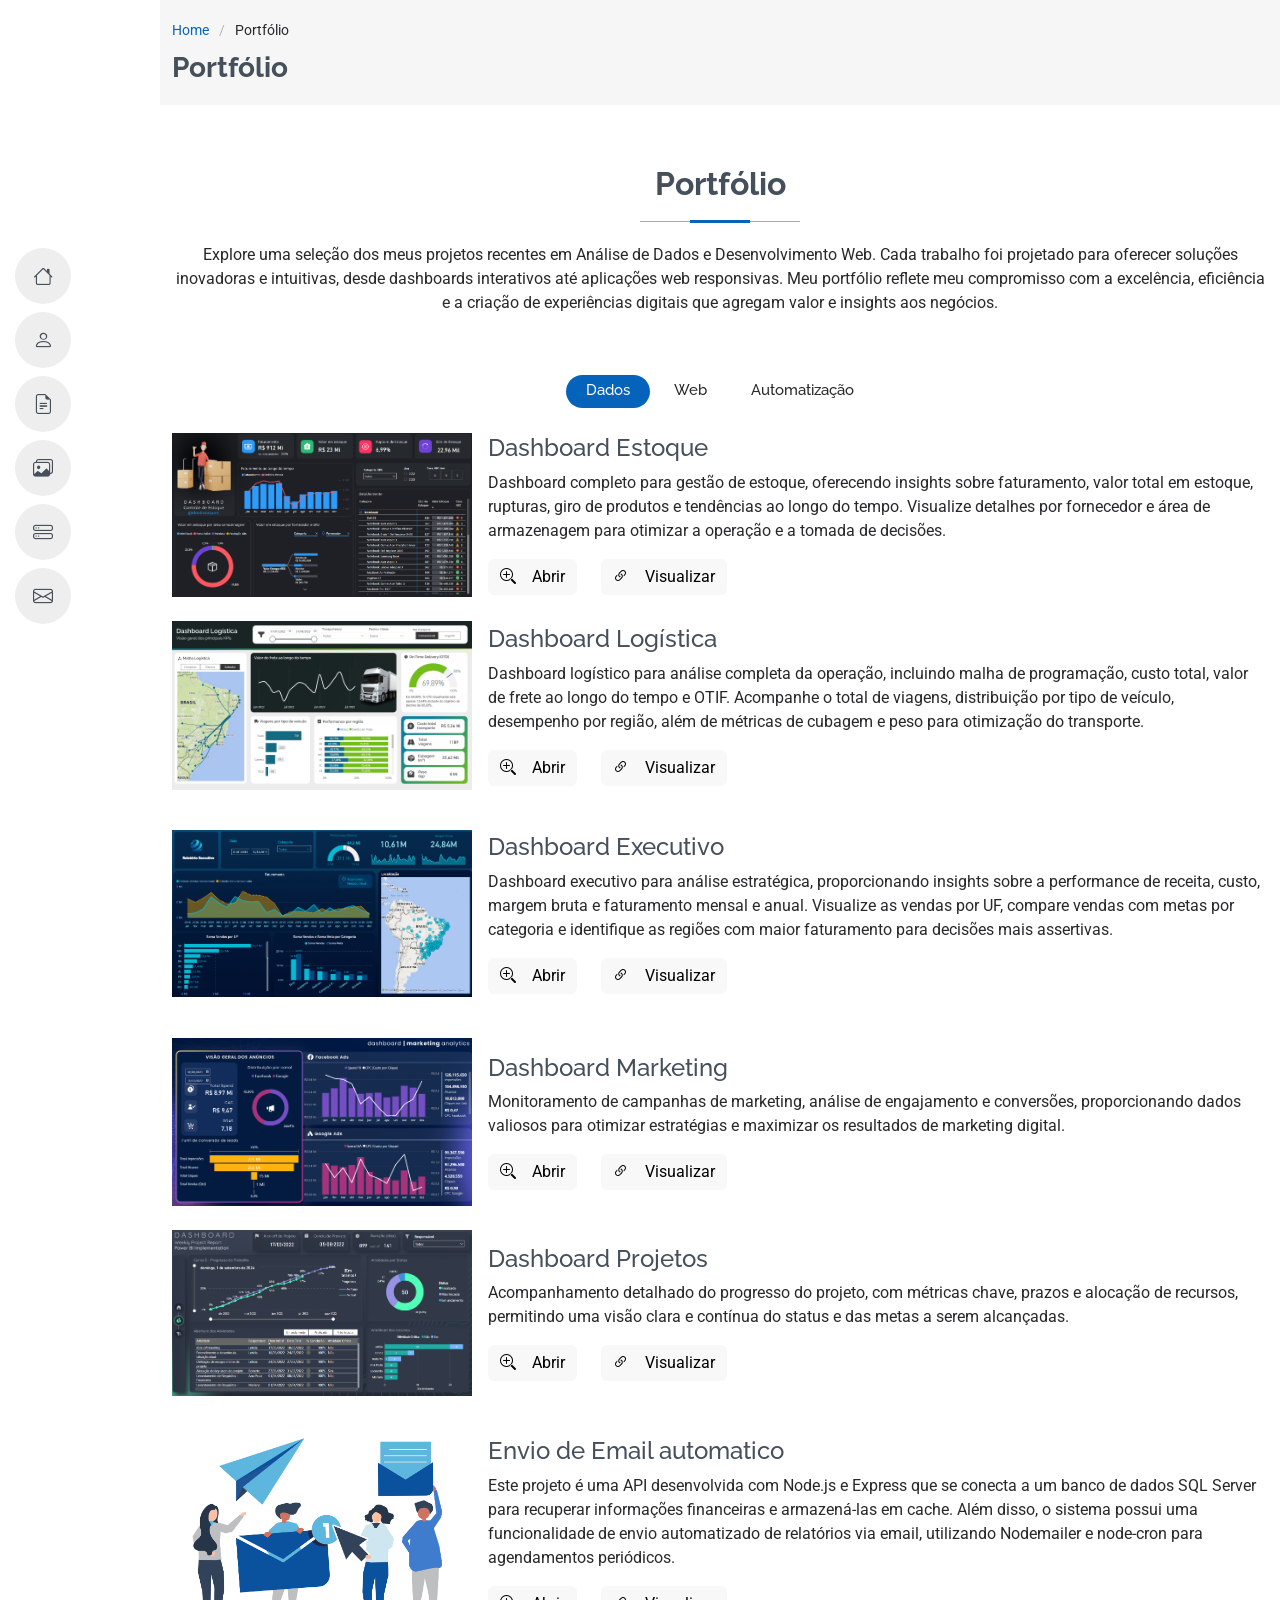
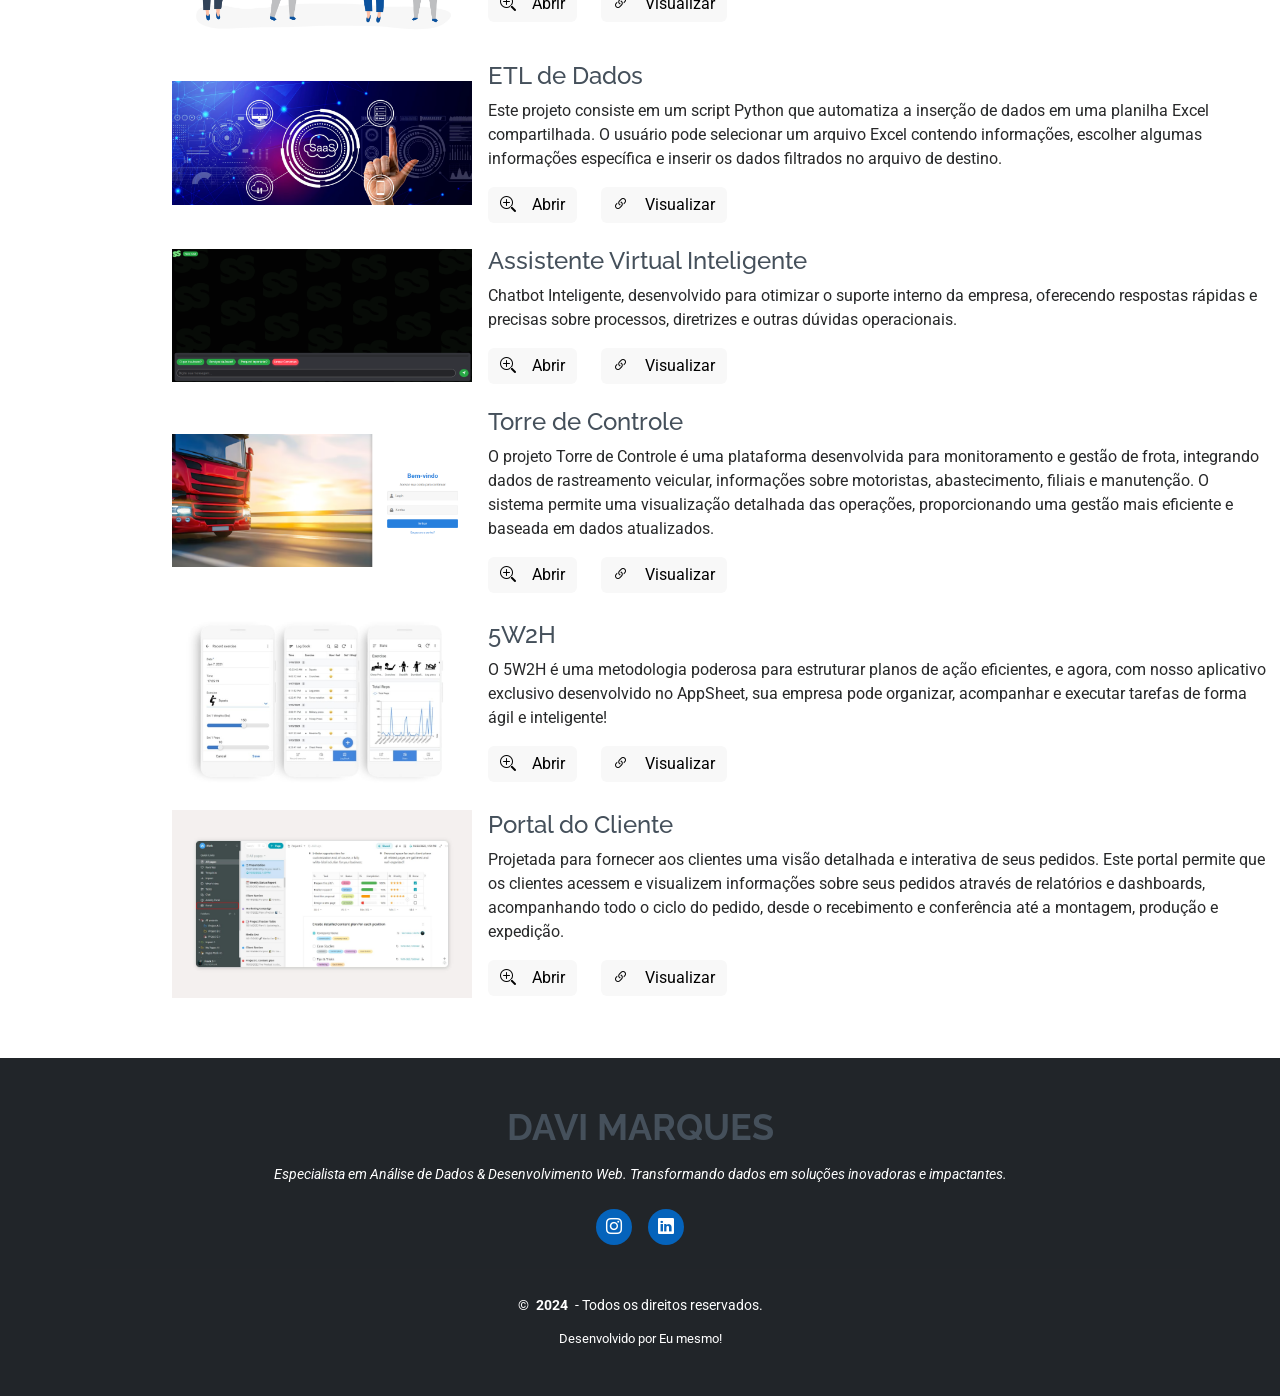
==== commit 87942891: "Atualizando portfolio." ====
--- a/projetos.html
+++ b/projetos.html
@@ -147,6 +147,160 @@
                     <i class="bi bi-zoom-in"></i> <span>Abrir</span>
                   </a>
                   <a href="https://app.powerbi.com/view?r=eyJrIjoiODFjMjc2NWEtZjM5Zi00MmJlLWFkMzYtOWRjOTZlOWY4YWQ4IiwidCI6IjlhMGM3NmM4LTUyNDYtNDM1Yi05OGRmLTUxMGU0Y2RhYWEzZCJ9" target="_blank" title="Direcionar ao link" class="details-link btn btn-success d-flex align-items-center gap-3">
+                    <i class="bi bi-link-45deg"></i> <span>Visualizar</span>
+                  </a>
+                </div>
+                
+              </div>
+            </div>
+          </div><!-- End Portfolio Item -->
+
+          <div class="col-12 portfolio-item isotope-item filter-app">
+            <div class="d-flex flex-column flex-md-row align-items-center">
+              <img src="/imgs/dash_marketing.png" class="img-fluid me-md-3 mb-3 mb-md-0" style="width: 300px; height: auto;" alt="">
+              <div>
+                <h4>Dashboard Marketing</h4>
+                <p>Monitoramento de campanhas de marketing, análise de engajamento e conversões, proporcionando dados valiosos para otimizar estratégias e maximizar os resultados de marketing digital.</p>
+                <div class="zoom d-flex gap-4">
+                  <a href="/imgs/dash_marketing.png" title="Mais detalhes" data-gallery="portfolio-gallery-app" class="glightbox preview-link btn btn-primary d-flex align-items-center gap-3">
+                    <i class="bi bi-zoom-in"></i> <span>Abrir</span>
+                  </a>
+                  <a href="https://app.powerbi.com/view?r=eyJrIjoiMmRjOWE0YzctMTBlYy00NTQzLWFjOTQtOGNlNTkwMWY2YWQyIiwidCI6IjlhMGM3NmM4LTUyNDYtNDM1Yi05OGRmLTUxMGU0Y2RhYWEzZCJ9" target="_blank" title="Direcionar ao link" class="details-link btn btn-success d-flex align-items-center gap-3">
+                    <i class="bi bi-link-45deg"></i> <span>Visualizar</span>
+                  </a>
+                </div>
+                
+              </div>
+            </div>
+          </div><!-- End Portfolio Item -->
+
+          <div class="col-12 portfolio-item isotope-item filter-app">
+            <div class="d-flex flex-column flex-md-row align-items-center">
+              <img src="/imgs/Dash_projetos.png" class="img-fluid me-md-3 mb-3 mb-md-0" style="width: 300px; height: auto;" alt="">
+              <div>
+                <h4>Dashboard Projetos</h4>
+                <p>Acompanhamento detalhado do progresso do projeto, com métricas chave, prazos e alocação de recursos, permitindo uma visão clara e contínua do status e das metas a serem alcançadas.</p>
+                <div class="zoom d-flex gap-4">
+                  <a href="/imgs/Dash_projetos.png" title="Mais detalhes" data-gallery="portfolio-gallery-app" class="glightbox preview-link btn btn-primary d-flex align-items-center gap-3">
+                    <i class="bi bi-zoom-in"></i> <span>Abrir</span>
+                  </a>
+                  <a href="https://app.powerbi.com/view?r=eyJrIjoiMjMxOTYzMzMtN2I3NS00MjE1LWFkNDItNmUxMDkwMTc4ZjEzIiwidCI6IjlhMGM3NmM4LTUyNDYtNDM1Yi05OGRmLTUxMGU0Y2RhYWEzZCJ9" target="_blank" title="Direcionar ao link" class="details-link btn btn-success d-flex align-items-center gap-3">
+                    <i class="bi bi-link-45deg"></i> <span>Visualizar</span>
+                  </a>
+                </div>
+                
+              </div>
+            </div>
+          </div><!-- End Portfolio Item -->
+
+          <!-- Desenvolvimento AUTOMATIZAÇÃO -->
+          <div class="col-12 portfolio-item isotope-item filter-branding">
+            <div class="d-flex flex-column flex-md-row align-items-center">
+              <img src="/imgs/envio-email.jpg" class="img-fluid me-md-3 mb-3 mb-md-0" style="width: 300px; height: auto;" alt="">
+              <div>
+                <h4>Envio de Email automatico</h4>
+                <p>Este projeto é uma API desenvolvida com Node.js e Express que se conecta a um banco de dados SQL Server para recuperar informações financeiras e armazená-las em cache. Além disso, o sistema possui uma funcionalidade de envio automatizado de relatórios via email, utilizando Nodemailer e node-cron para agendamentos periódicos.</p>
+                <div class="zoom d-flex gap-4">
+                  <a href="/imgs/envio-email.jpg" title="Mais detalhes" data-gallery="portfolio-gallery-branding" class="glightbox preview-link btn btn-primary d-flex align-items-center gap-3">
+                    <i class="bi bi-zoom-in"></i> <span>Abrir</span>
+                  </a>
+                  <a href="https://github.com/DaviMark/EnviarEmail" target="_blank" title="Direcionar ao link" class="details-link btn btn-success d-flex align-items-center gap-3">
+                    <i class="bi bi-link-45deg"></i> <span>Visualizar</span>
+                  </a>
+                </div>
+                
+              </div>
+            </div>
+          </div><!-- End Portfolio Item -->
+
+          <div class="col-12 portfolio-item isotope-item filter-branding">
+            <div class="d-flex flex-column flex-md-row align-items-center">
+              <img src="/imgs/etl_dados.png" class="img-fluid me-md-3 mb-3 mb-md-0" style="width: 300px; height: auto;" alt="">
+              <div>
+                <h4>ETL de Dados</h4>
+                <p>Este projeto consiste em um script Python que automatiza a inserção de dados em uma planilha Excel compartilhada. O usuário pode selecionar um arquivo Excel contendo informações, escolher algumas informações específica e inserir os dados filtrados no arquivo de destino.</p>
+                <div class="zoom d-flex gap-4">
+                  <a href="/imgs/etl_dados.png" title="Mais detalhes" data-gallery="portfolio-gallery-branding" class="glightbox preview-link btn btn-primary d-flex align-items-center gap-3">
+                    <i class="bi bi-zoom-in"></i> <span>Abrir</span>
+                  </a>
+                  <a href="https://github.com/DaviMark/ETL_Data" target="_blank" title="Direcionar ao link" class="details-link btn btn-success d-flex align-items-center gap-3">
+                    <i class="bi bi-link-45deg"></i> <span>Visualizar</span>
+                  </a>
+                </div>
+                
+              </div>
+            </div>
+          </div><!-- End Portfolio Item -->
+
+          <div class="col-12 portfolio-item isotope-item filter-branding">
+            <div class="d-flex flex-column flex-md-row align-items-center">
+              <img src="/imgs/sync.png" class="img-fluid me-md-3 mb-3 mb-md-0" style="width: 300px; height: auto;" alt="">
+              <div>
+                <h4>Assistente Virtual Inteligente</h4>
+                <p>Chatbot Inteligente, desenvolvido para otimizar o suporte interno da empresa, oferecendo respostas rápidas e precisas sobre processos, diretrizes e outras dúvidas operacionais.</p>
+                <div class="zoom d-flex gap-4">
+                  <a href="/imgs/sync.png" title="Mais detalhes" data-gallery="portfolio-gallery-branding" class="glightbox preview-link btn btn-primary d-flex align-items-center gap-3">
+                    <i class="bi bi-zoom-in"></i> <span>Abrir</span>
+                  </a>
+                  <a href="/imgs/Sync.mp4" target="_blank" title="Direcionar ao link" class="details-link btn btn-success d-flex align-items-center gap-3">
+                    <i class="bi bi-link-45deg"></i> <span>Visualizar</span>
+                  </a>
+                </div>
+                
+              </div>
+            </div>
+          </div><!-- End Portfolio Item -->
+
+          <!-- Desenvolvimento WEB -->
+          <div class="col-12 portfolio-item isotope-item filter-product">
+            <div class="d-flex flex-column flex-md-row align-items-center">
+              <img src="/imgs/login-torre.png" class="img-fluid me-md-3 mb-3 mb-md-0" style="width: 300px; height: auto;" alt="">
+              <div>
+                <h4>Torre de Controle</h4>
+                <p>O projeto Torre de Controle é uma plataforma desenvolvida para monitoramento e gestão de frota, integrando dados de rastreamento veicular, informações sobre motoristas, abastecimento, filiais e manutenção. O sistema permite uma visualização detalhada das operações, proporcionando uma gestão mais eficiente e baseada em dados atualizados.</p>
+                <div class="zoom d-flex gap-4">
+                  <a href="/imgs/torre_controle.png" title="Mais detalhes" data-gallery="portfolio-gallery-product" class="glightbox preview-link btn btn-primary d-flex align-items-center gap-3">
+                    <i class="bi bi-zoom-in"></i> <span>Abrir</span>
+                  </a>
+                  <a href="/imgs/Torre de Controle.mp4" target="_blank" title="Direcionar ao link" class="details-link btn btn-success d-flex align-items-center gap-3">
+                    <i class="bi bi-link-45deg"></i> <span>Visualizar</span>
+                  </a>
+                </div>
+                
+              </div>
+            </div>
+          </div><!-- End Portfolio Item -->
+
+          <div class="col-12 portfolio-item isotope-item filter-product">
+            <div class="d-flex flex-column flex-md-row align-items-center">
+              <img src="/imgs/5W2H.jpg" class="img-fluid me-md-3 mb-3 mb-md-0" style="width: 300px; height: auto;" alt="">
+              <div>
+                <h4>5W2H</h4>
+                <p>O 5W2H é uma metodologia poderosa para estruturar planos de ação eficientes, e agora, com nosso aplicativo exclusivo desenvolvido no AppSheet, sua empresa pode organizar, acompanhar e executar tarefas de forma ágil e inteligente!</p>
+                <div class="zoom d-flex gap-4">
+                  <a href="/imgs/5W2H.jpg" title="Mais detalhes" data-gallery="portfolio-gallery-product" class="glightbox preview-link btn btn-primary d-flex align-items-center gap-3">
+                    <i class="bi bi-zoom-in"></i> <span>Abrir</span>
+                  </a>
+                  <a href="/imgs/5W2H.mp4" target="_blank" title="Direcionar ao link" class="details-link btn btn-success d-flex align-items-center gap-3">
+                    <i class="bi bi-link-45deg"></i> <span>Visualizar</span>
+                  </a>
+                </div>
+                
+              </div>
+            </div>
+          </div><!-- End Portfolio Item -->
+
+          <div class="col-12 portfolio-item isotope-item filter-product">
+            <div class="d-flex flex-column flex-md-row align-items-center">
+              <img src="/imgs/portal-cliente.jpg" class="img-fluid me-md-3 mb-3 mb-md-0" style="width: 300px; height: auto;" alt="">
+              <div>
+                <h4>Portal do Cliente</h4>
+                <p>Projetada para fornecer aos clientes uma visão detalhada e interativa de seus pedidos. Este portal permite que os clientes acessem e visualizem informações sobre seus pedidos através de relatórios e dashboards, acompanhando todo o ciclo do pedido, desde o recebimento e conferência até a montagem, produção e expedição.</p>
+                <div class="zoom d-flex gap-4">
+                  <a href="/imgs/portal-cliente.jpg" title="Mais detalhes" data-gallery="portfolio-gallery-product" class="glightbox preview-link btn btn-primary d-flex align-items-center gap-3">
+                    <i class="bi bi-zoom-in"></i> <span>Abrir</span>
+                  </a>
+                  <a href="" target="_blank" title="Direcionar ao link" class="details-link btn btn-success d-flex align-items-center gap-3">
                     <i class="bi bi-link-45deg"></i> <span>Visualizar</span>
                   </a>
                 </div>
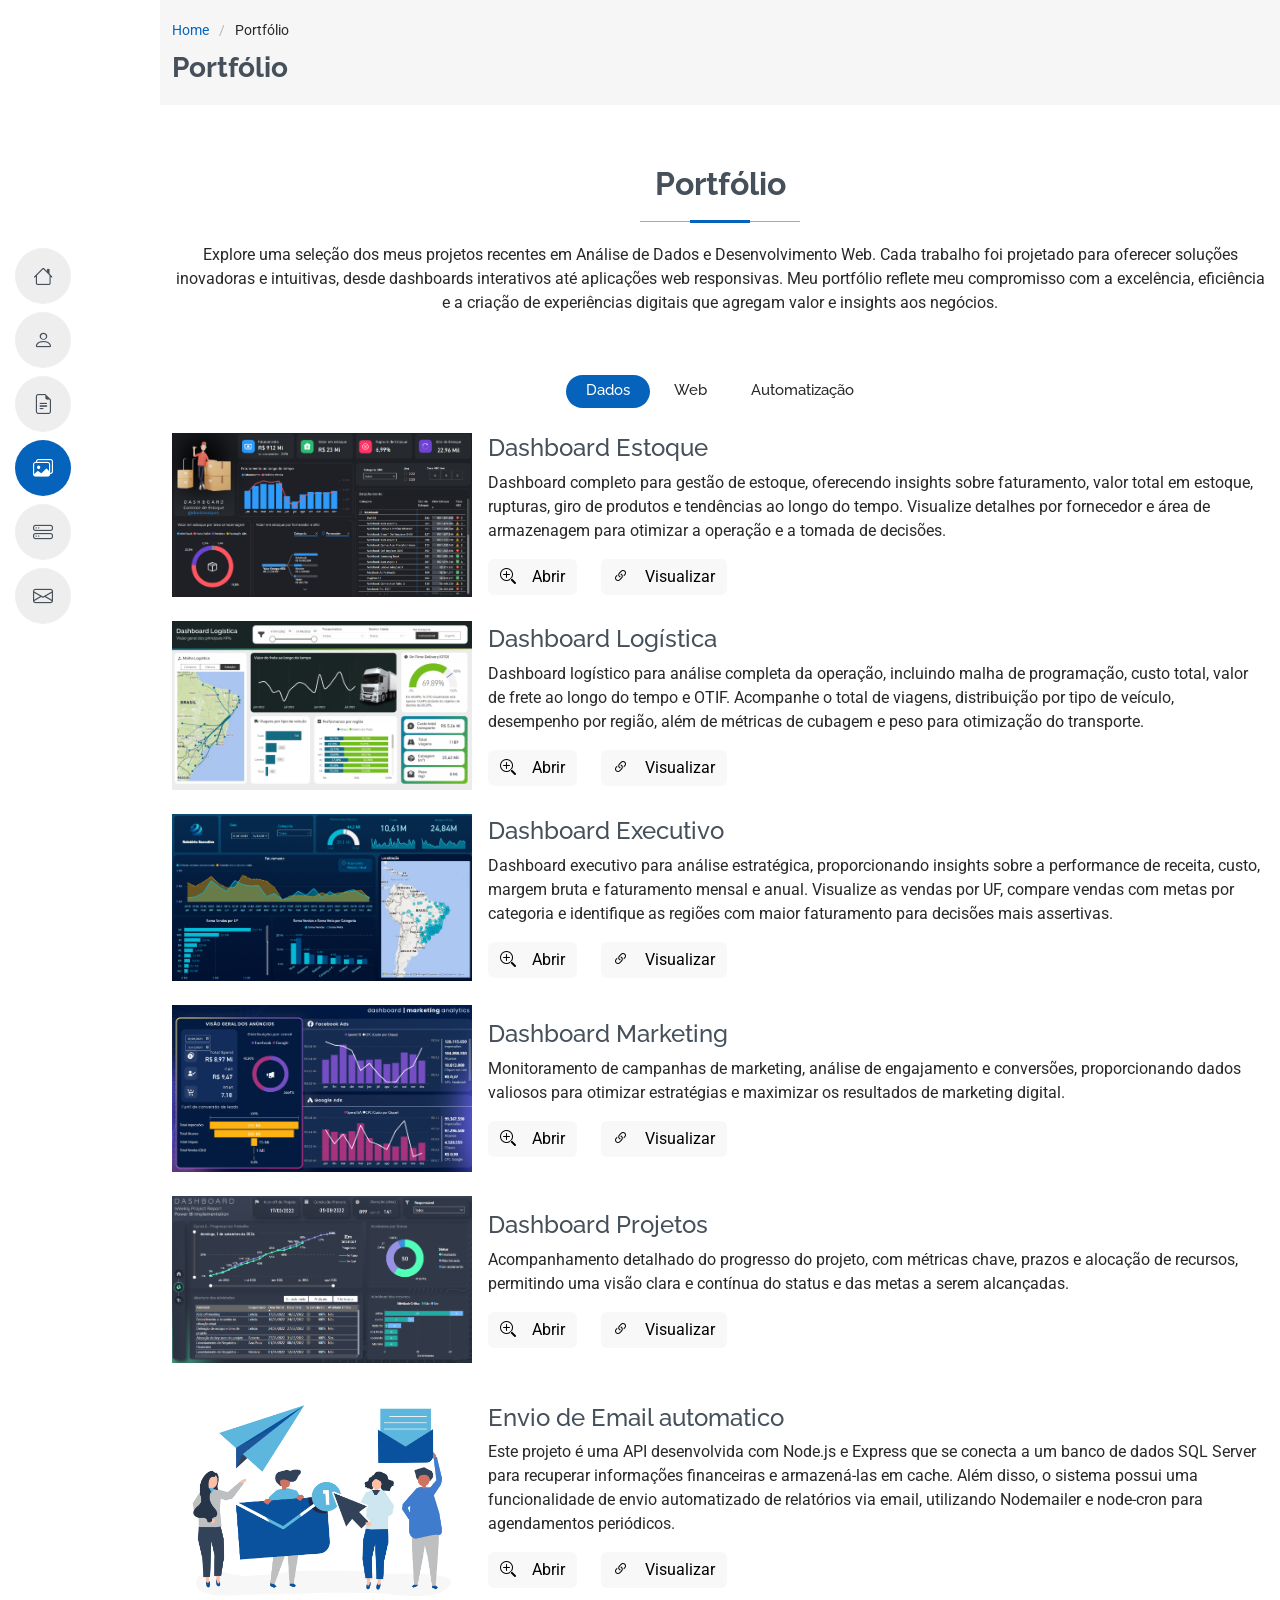
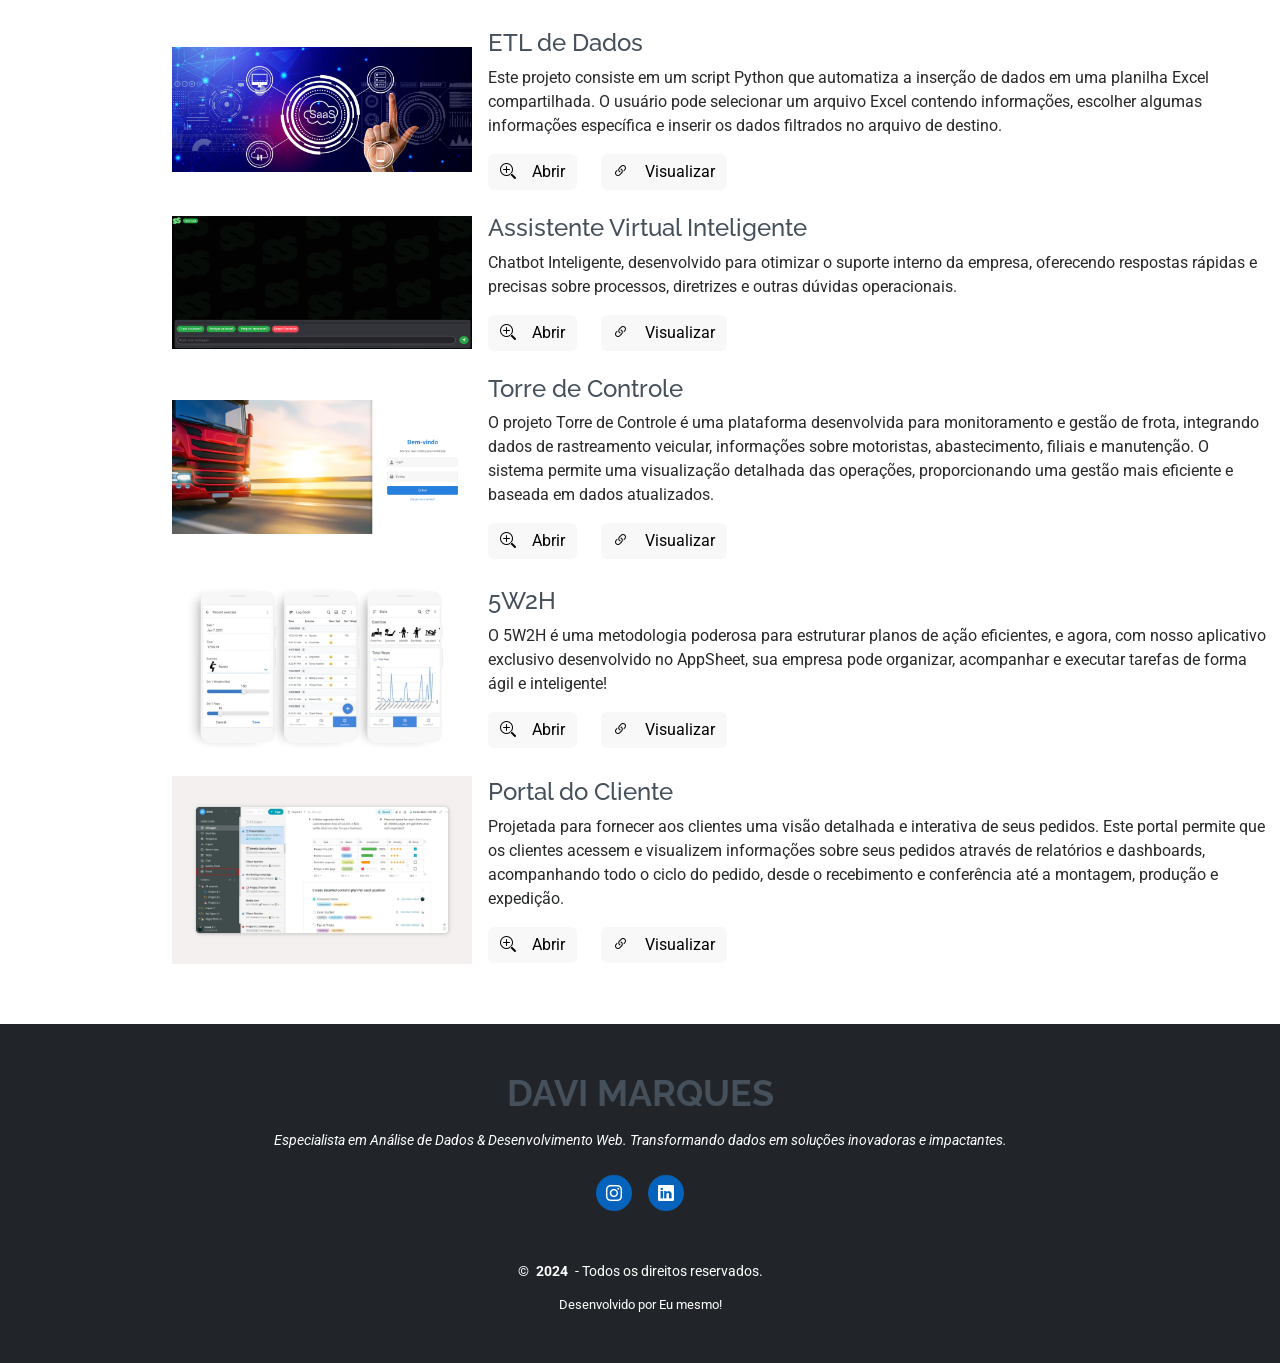
==== commit 09bb65f4: "Atualizando meus projetos" ====
--- a/projetos.html
+++ b/projetos.html
@@ -352,6 +352,46 @@
                 </div>
               </div><!-- End Portfolio Item -->
 
+              <div class="col-lg-4 col-md-6 portfolio-item isotope-item filter-app">
+                <img src="/imgs/dash_logistica.png" class="img-fluid" alt="">
+                <div class="portfolio-info">
+                  <h4>Dashboard Logística</h4>
+                  <p>Dashboard logístico para análise completa da operação, incluindo malha de programação, custo total, valor de frete ao longo do tempo e OTIF. Acompanhe o total de viagens, distribuição por tipo de veículo, desempenho por região, além de métricas de cubagem e peso para otimização do transporte.</p>
+                  <a href="/imgs/dash_logistica.png" title="Mais detalhes" data-gallery="portfolio-gallery-app" class="glightbox preview-link"><i class="bi bi-zoom-in"></i></a>
+                  <a href="https://app.powerbi.com/view?r=eyJrIjoiOGZkMDIwMjctMWRmMi00NjlkLTlkYWQtOTUxODFjZmZjMjUxIiwidCI6IjlhMGM3NmM4LTUyNDYtNDM1Yi05OGRmLTUxMGU0Y2RhYWEzZCJ9" target="_blank" title="More Details" class="details-link"><i class="bi bi-link-45deg"></i></a>
+                </div>
+              </div><!-- End Portfolio Item -->
+
+              <div class="col-lg-4 col-md-6 portfolio-item isotope-item filter-app">
+                <img src="/imgs/dash_executivo.png" class="img-fluid" alt="">
+                <div class="portfolio-info">
+                  <h4>Dashboard Executivo</h4>
+                  <p>Dashboard executivo para análise estratégica, proporcionando insights sobre a performance de receita, custo, margem bruta e faturamento mensal e anual. Visualize as vendas por UF, compare vendas com metas por categoria e identifique as regiões com maior faturamento para decisões mais assertivas.</p>
+                  <a href="/imgs/dash_executivo.png" title="Gerenciamento de Estoque" data-gallery="portfolio-gallery-app" class="glightbox preview-link"><i class="bi bi-zoom-in"></i></a>
+                  <a href="https://app.powerbi.com/view?r=eyJrIjoiODFjMjc2NWEtZjM5Zi00MmJlLWFkMzYtOWRjOTZlOWY4YWQ4IiwidCI6IjlhMGM3NmM4LTUyNDYtNDM1Yi05OGRmLTUxMGU0Y2RhYWEzZCJ9" target="_blank" title="More Details" class="details-link"><i class="bi bi-link-45deg"></i></a>
+                </div>
+              </div><!-- End Portfolio Item -->
+
+              <div class="col-lg-4 col-md-6 portfolio-item isotope-item filter-app">
+                <img src="/imgs/dash_marketing.png" class="img-fluid" alt="">
+                <div class="portfolio-info">
+                  <h4>Dashboard Marketing</h4>
+                  <p>Monitoramento de campanhas de marketing, análise de engajamento e conversões, proporcionando dados valiosos para otimizar estratégias e maximizar os resultados de marketing digital.</p>
+                  <a href="/imgs/dash_marketing.png" title="Gerenciamento de Estoque" data-gallery="portfolio-gallery-app" class="glightbox preview-link"><i class="bi bi-zoom-in"></i></a>
+                  <a href="https://app.powerbi.com/view?r=eyJrIjoiMmRjOWE0YzctMTBlYy00NTQzLWFjOTQtOGNlNTkwMWY2YWQyIiwidCI6IjlhMGM3NmM4LTUyNDYtNDM1Yi05OGRmLTUxMGU0Y2RhYWEzZCJ9" target="_blank" title="More Details" class="details-link"><i class="bi bi-link-45deg"></i></a>
+                </div>
+              </div><!-- End Portfolio Item -->
+
+              <div class="col-lg-4 col-md-6 portfolio-item isotope-item filter-app">
+                <img src="/imgs/Dash_projetos.png" class="img-fluid" alt="">
+                <div class="portfolio-info">
+                  <h4>Dashboard Projetos</h4>
+                  <p>Monitoramento de campanhas de marketing, análise de engajamento e conversões, proporcionando dados valiosos para otimizar estratégias e maximizar os resultados de marketing digital.</p>
+                  <a href="/imgs/Dash_projetos.png" title="Gerenciamento de Estoque" data-gallery="portfolio-gallery-app" class="glightbox preview-link"><i class="bi bi-zoom-in"></i></a>
+                  <a href="https://app.powerbi.com/view?r=eyJrIjoiMjMxOTYzMzMtN2I3NS00MjE1LWFkNDItNmUxMDkwMTc4ZjEzIiwidCI6IjlhMGM3NmM4LTUyNDYtNDM1Yi05OGRmLTUxMGU0Y2RhYWEzZCJ9" target="_blank" title="More Details" class="details-link"><i class="bi bi-link-45deg"></i></a>
+                </div>
+              </div><!-- End Portfolio Item -->
+
               <div class="col-lg-4 col-md-6 portfolio-item isotope-item filter-branding">
                 <img src="/imgs/etl_dados.png" class="img-fluid" alt="">
                 <div class="portfolio-info">
@@ -359,6 +399,56 @@
                   <p>Este projeto consiste em um script Python que automatiza a inserção de dados em uma planilha Excel compartilhada. O usuário pode selecionar um arquivo Excel contendo informações, escolher algumas informações específica e inserir os dados filtrados no arquivo de destino.</p>
                   <a href="/imgs/etl_dados.png" title="API de Relatórios Financeiros Automatizados com Node.js" data-gallery="portfolio-gallery-branding" class="glightbox preview-link"><i class="bi bi-zoom-in"></i></a>
                   <a href="https://github.com/DaviMark/ETL_Data" target="_blank" title="More Details" class="details-link"><i class="bi bi-link-45deg"></i></a>
+                </div>
+              </div><!-- End Portfolio Item -->
+
+              <div class="col-lg-4 col-md-6 portfolio-item isotope-item filter-branding">
+                <img src="/imgs/envio-email.jpg" class="img-fluid" alt="">
+                <div class="portfolio-info">
+                  <h4>Envio de Email automatico</h4>
+                  <p>Este projeto é uma API desenvolvida com Node.js e Express que se conecta a um banco de dados SQL Server para recuperar informações financeiras e armazená-las em cache. Além disso, o sistema possui uma funcionalidade de envio automatizado de relatórios via email, utilizando Nodemailer e node-cron para agendamentos periódicos.</p>
+                  <a href="/imgs/envio-email.jpg" title="API de Relatórios Financeiros Automatizados com Node.js" data-gallery="portfolio-gallery-branding" class="glightbox preview-link"><i class="bi bi-zoom-in"></i></a>
+                  <a href="https://github.com/DaviMark/EnviarEmail" target="_blank" title="More Details" class="details-link"><i class="bi bi-link-45deg"></i></a>
+                </div>
+              </div><!-- End Portfolio Item -->
+
+              <div class="col-lg-4 col-md-6 portfolio-item isotope-item filter-branding">
+                <img src="/imgs/sync.png" class="img-fluid" alt="">
+                <div class="portfolio-info">
+                  <h4>Assistente Virtual Inteligente</h4>
+                  <p>Chatbot Inteligente, desenvolvido para otimizar o suporte interno da empresa, oferecendo respostas rápidas e precisas sobre processos, diretrizes e outras dúvidas operacionais.</p>
+                  <a href="/imgs/sync.png" title="API de Relatórios Financeiros Automatizados com Node.js" data-gallery="portfolio-gallery-branding" class="glightbox preview-link"><i class="bi bi-zoom-in"></i></a>
+                  <a href="/imgs/Sync.mp4" target="_blank" title="More Details" class="details-link"><i class="bi bi-link-45deg"></i></a>
+                </div>
+              </div><!-- End Portfolio Item -->
+
+              <div class="col-lg-4 col-md-6 portfolio-item isotope-item filter-product">
+                <img src="/imgs/login-torre.png" class="img-fluid" alt="">
+                <div class="portfolio-info">
+                  <h4>Torre de Controle</h4>
+                  <p>O projeto Torre de Controle é uma plataforma desenvolvida para monitoramento e gestão de frota, integrando dados de rastreamento veicular, informações sobre motoristas, abastecimento, filiais e manutenção. O sistema permite uma visualização detalhada das operações, proporcionando uma gestão mais eficiente e baseada em dados atualizados.</p>
+                  <a href="/imgs/torre_controle.png" title="API de Relatórios Financeiros Automatizados com Node.js" data-gallery="portfolio-gallery-product" class="glightbox preview-link"><i class="bi bi-zoom-in"></i></a>
+                  <a href="/imgs/Torre de Controle.mp4" target="_blank" title="More Details" class="details-link"><i class="bi bi-link-45deg"></i></a>
+                </div>
+              </div><!-- End Portfolio Item -->
+
+              <div class="col-lg-4 col-md-6 portfolio-item isotope-item filter-product">
+                <img src="/imgs/5W2H.jpg" class="img-fluid" alt="">
+                <div class="portfolio-info">
+                  <h4>5W2H</h4>
+                  <p>O 5W2H é uma metodologia poderosa para estruturar planos de ação eficientes, e agora, com nosso aplicativo exclusivo desenvolvido no AppSheet, sua empresa pode organizar, acompanhar e executar tarefas de forma ágil e inteligente!</p>
+                  <a href="/imgs/5W2H.jpg" title="API de Relatórios Financeiros Automatizados com Node.js" data-gallery="portfolio-gallery-product" class="glightbox preview-link"><i class="bi bi-zoom-in"></i></a>
+                  <a href="/imgs/5W2H.mp4" target="_blank" title="More Details" class="details-link"><i class="bi bi-link-45deg"></i></a>
+                </div>
+              </div><!-- End Portfolio Item -->
+
+              <div class="col-lg-4 col-md-6 portfolio-item isotope-item filter-product">
+                <img src="/imgs/portal-cliente.jpg" class="img-fluid" alt="">
+                <div class="portfolio-info">
+                  <h4>Portal do Cliente</h4>
+                  <p>Projetada para fornecer aos clientes uma visão detalhada e interativa de seus pedidos. Este portal permite que os clientes acessem e visualizem informações sobre seus pedidos através de relatórios e dashboards, acompanhando todo o ciclo do pedido, desde o recebimento e conferência até a montagem, produção e expedição.</p>
+                  <a href="/imgs/portal-cliente.jpg" title="API de Relatórios Financeiros Automatizados com Node.js" data-gallery="portfolio-gallery-product" class="glightbox preview-link"><i class="bi bi-zoom-in"></i></a>
+                  <a href="" target="_blank" title="More Details" class="details-link"><i class="bi bi-link-45deg"></i></a>
                 </div>
               </div><!-- End Portfolio Item -->
 
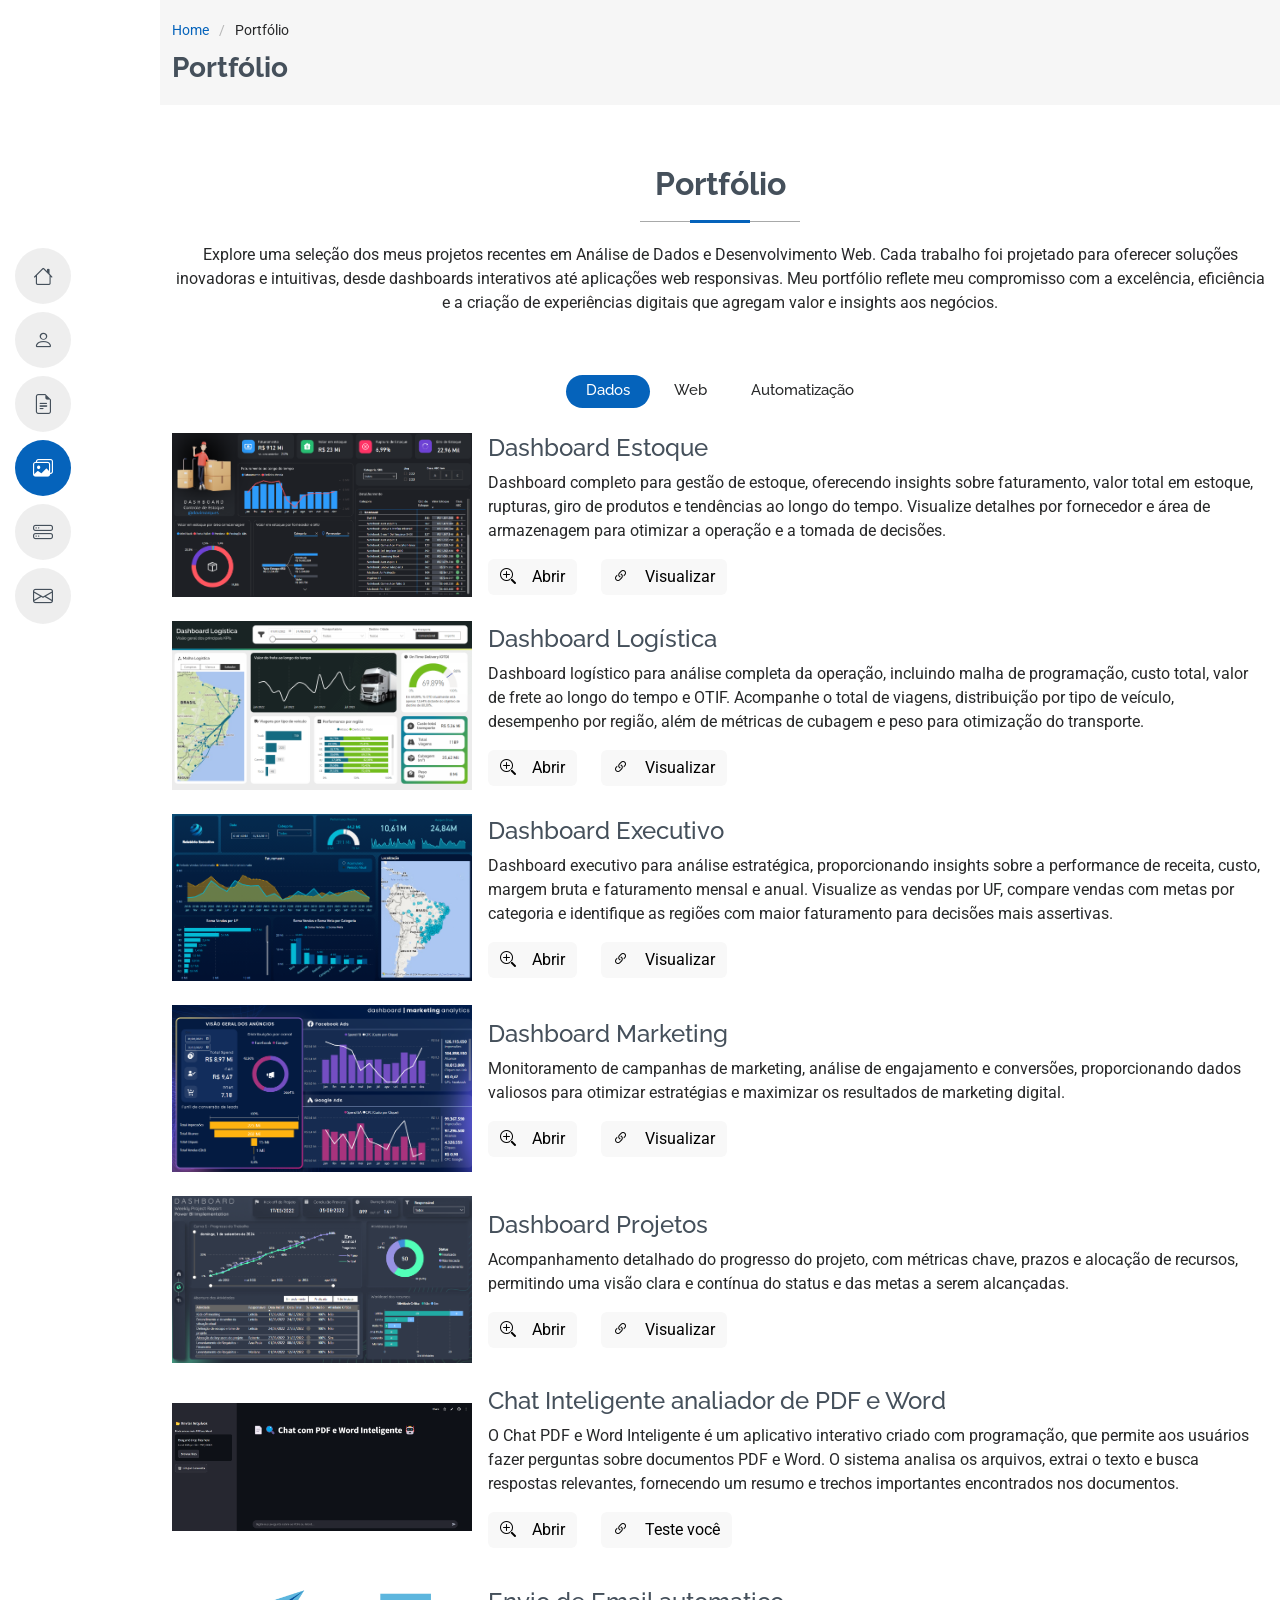
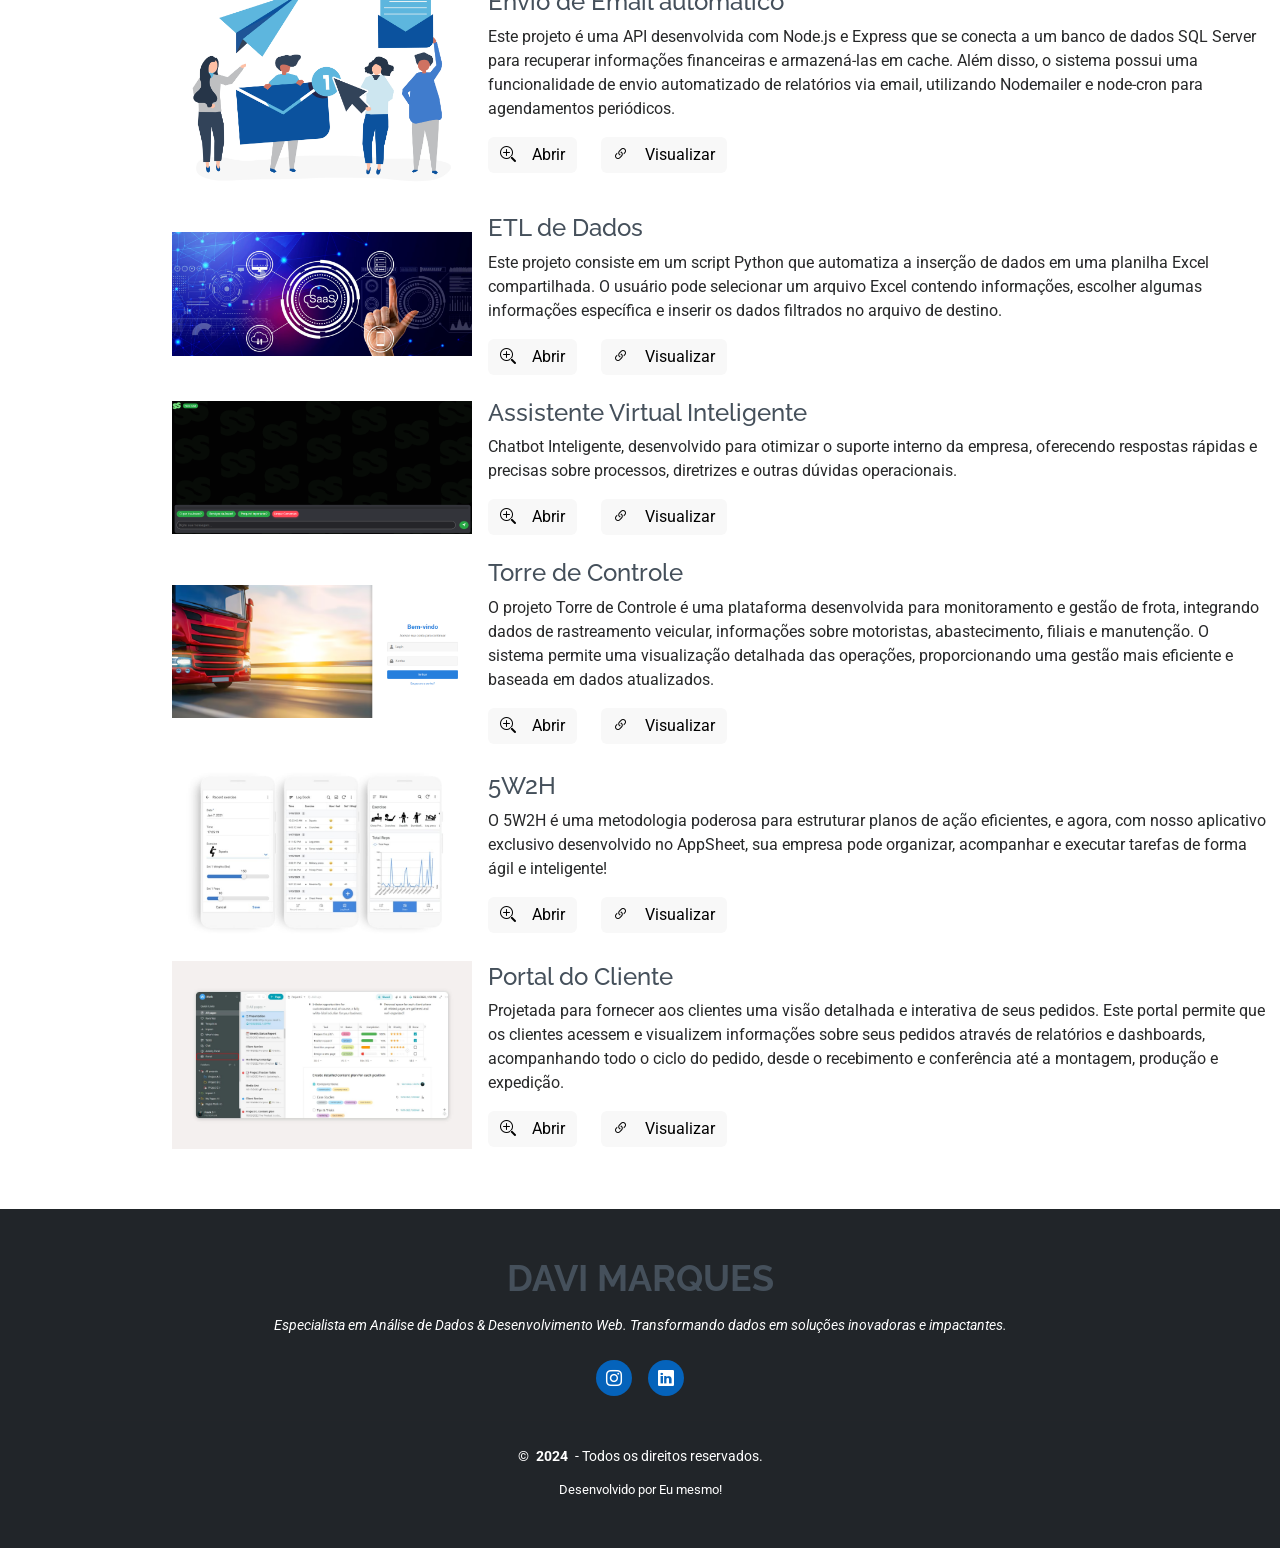
==== commit 19e5303e: "Incluindo novos projetos" ====
--- a/projetos.html
+++ b/projetos.html
@@ -196,6 +196,25 @@
           <!-- Desenvolvimento AUTOMATIZAÇÃO -->
           <div class="col-12 portfolio-item isotope-item filter-branding">
             <div class="d-flex flex-column flex-md-row align-items-center">
+              <img src="/imgs/chat_pdf.png" class="img-fluid me-md-3 mb-3 mb-md-0" style="width: 300px; height: auto;" alt="">
+              <div>
+                <h4>Chat Inteligente analiador de PDF e Word</h4>
+                  <p>O Chat PDF e Word Inteligente é um aplicativo interativo criado com programação, que permite aos usuários fazer perguntas sobre documentos PDF e Word. O sistema analisa os arquivos, extrai o texto e busca respostas relevantes, fornecendo um resumo e trechos importantes encontrados nos documentos.</p>
+                <div class="zoom d-flex gap-4">
+                  <a href="/imgs/chat_pdf.mp4" title="Mais detalhes" data-gallery="portfolio-gallery-branding" class="glightbox preview-link btn btn-primary d-flex align-items-center gap-3">
+                    <i class="bi bi-zoom-in"></i> <span>Abrir</span>
+                  </a>
+                  <a href="https://chat-pdf-engenharia.streamlit.app/" target="_blank" title="Direcionar ao link" class="details-link btn btn-success d-flex align-items-center gap-3">
+                    <i class="bi bi-link-45deg"></i> <span>Teste você</span>
+                  </a>
+                </div>
+                
+              </div>
+            </div>
+          </div><!-- End Portfolio Item -->
+
+          <div class="col-12 portfolio-item isotope-item filter-branding">
+            <div class="d-flex flex-column flex-md-row align-items-center">
               <img src="/imgs/envio-email.jpg" class="img-fluid me-md-3 mb-3 mb-md-0" style="width: 300px; height: auto;" alt="">
               <div>
                 <h4>Envio de Email automatico</h4>
@@ -389,6 +408,16 @@
                   <p>Monitoramento de campanhas de marketing, análise de engajamento e conversões, proporcionando dados valiosos para otimizar estratégias e maximizar os resultados de marketing digital.</p>
                   <a href="/imgs/Dash_projetos.png" title="Gerenciamento de Estoque" data-gallery="portfolio-gallery-app" class="glightbox preview-link"><i class="bi bi-zoom-in"></i></a>
                   <a href="https://app.powerbi.com/view?r=eyJrIjoiMjMxOTYzMzMtN2I3NS00MjE1LWFkNDItNmUxMDkwMTc4ZjEzIiwidCI6IjlhMGM3NmM4LTUyNDYtNDM1Yi05OGRmLTUxMGU0Y2RhYWEzZCJ9" target="_blank" title="More Details" class="details-link"><i class="bi bi-link-45deg"></i></a>
+                </div>
+              </div><!-- End Portfolio Item -->
+
+              <div class="col-lg-4 col-md-6 portfolio-item isotope-item filter-branding">
+                <img src="/imgs/chat_pdf.png" class="img-fluid" alt="">
+                <div class="portfolio-info">
+                  <h4>Chat Inteligente analiador de PDF e Word</h4>
+                  <p>O Chat PDF e Word Inteligente é um aplicativo interativo criado com programação, que permite aos usuários fazer perguntas sobre documentos PDF e Word. O sistema analisa os arquivos, extrai o texto e busca respostas relevantes, fornecendo um resumo e trechos importantes encontrados nos documentos.</p>
+                  <a href="/imgs/chat_pdf.png" title="Chat para analisar arquivos" data-gallery="portfolio-gallery-branding" class="glightbox preview-link"><i class="bi bi-zoom-in"></i></a>
+                  <a href="/imgs/chat_pdf.mp4" target="_blank" title="More Details" class="details-link"><i class="bi bi-link-45deg"></i></a>
                 </div>
               </div><!-- End Portfolio Item -->
 
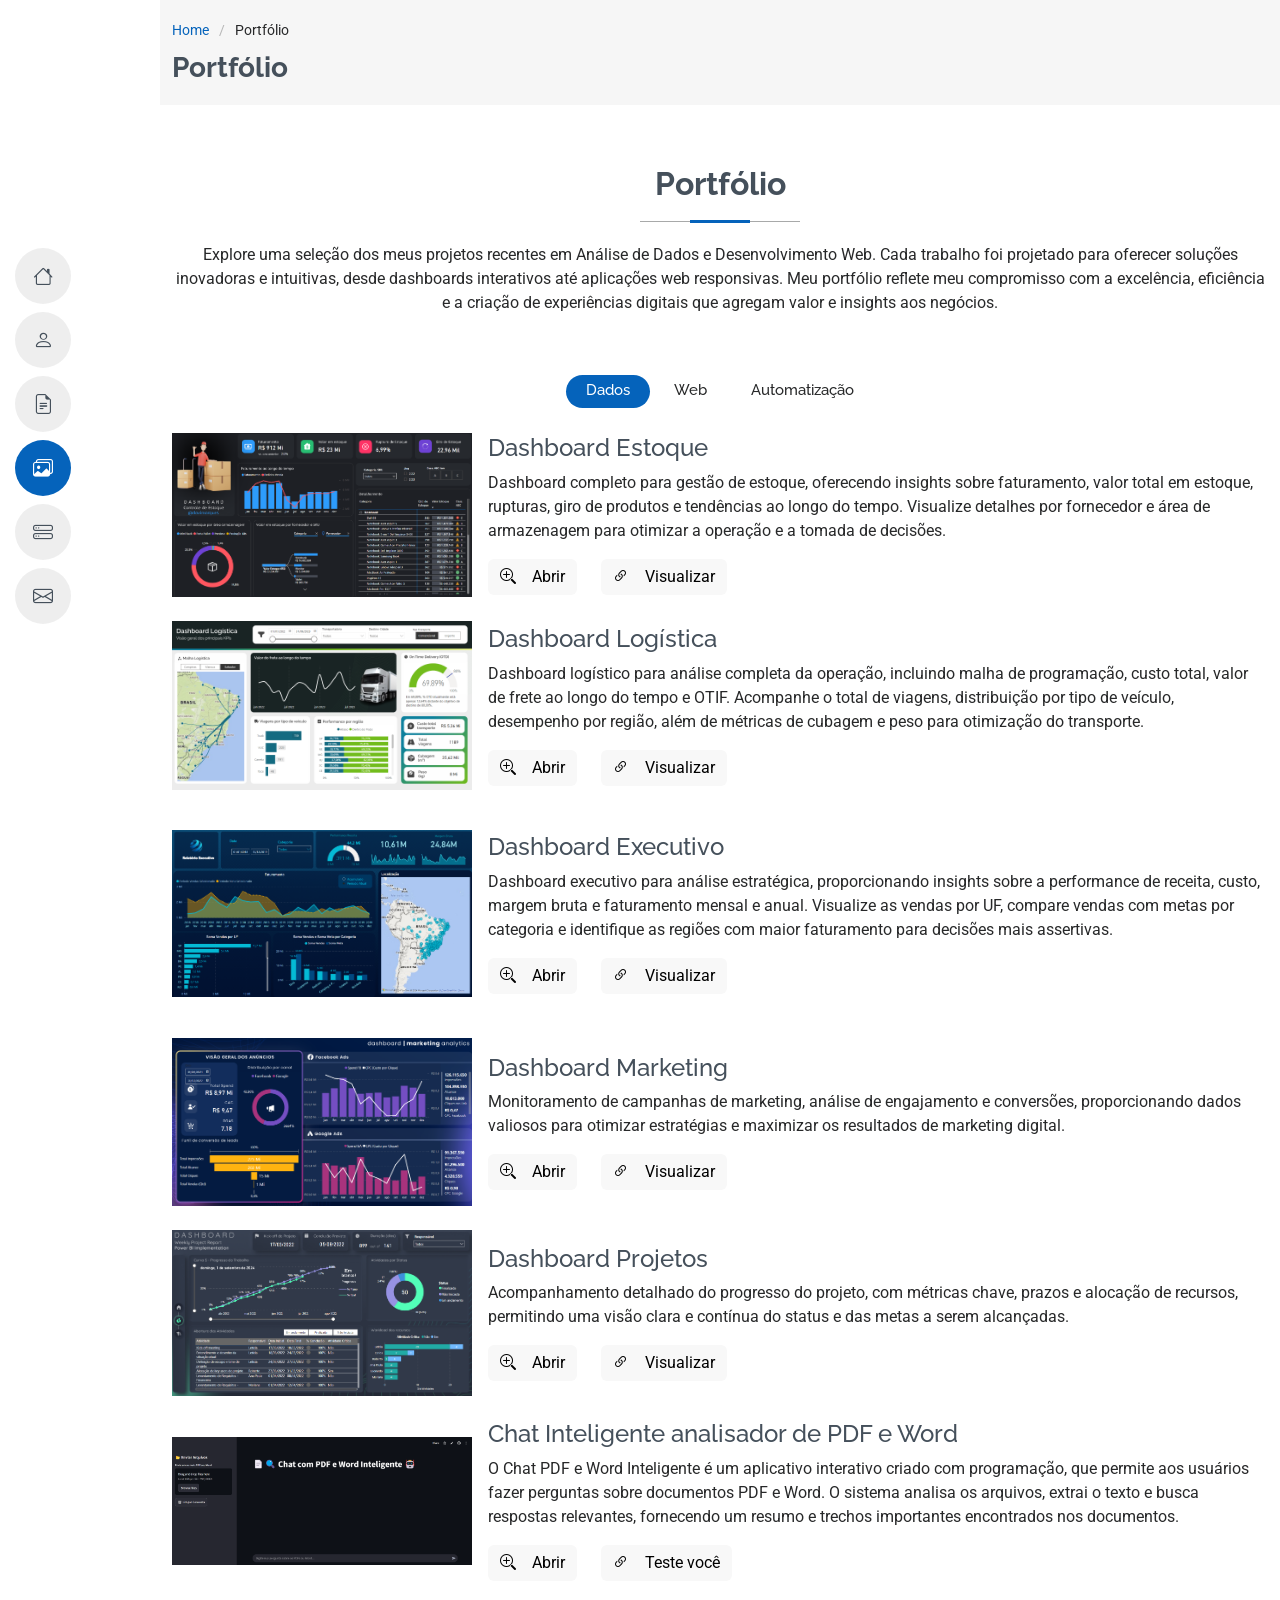
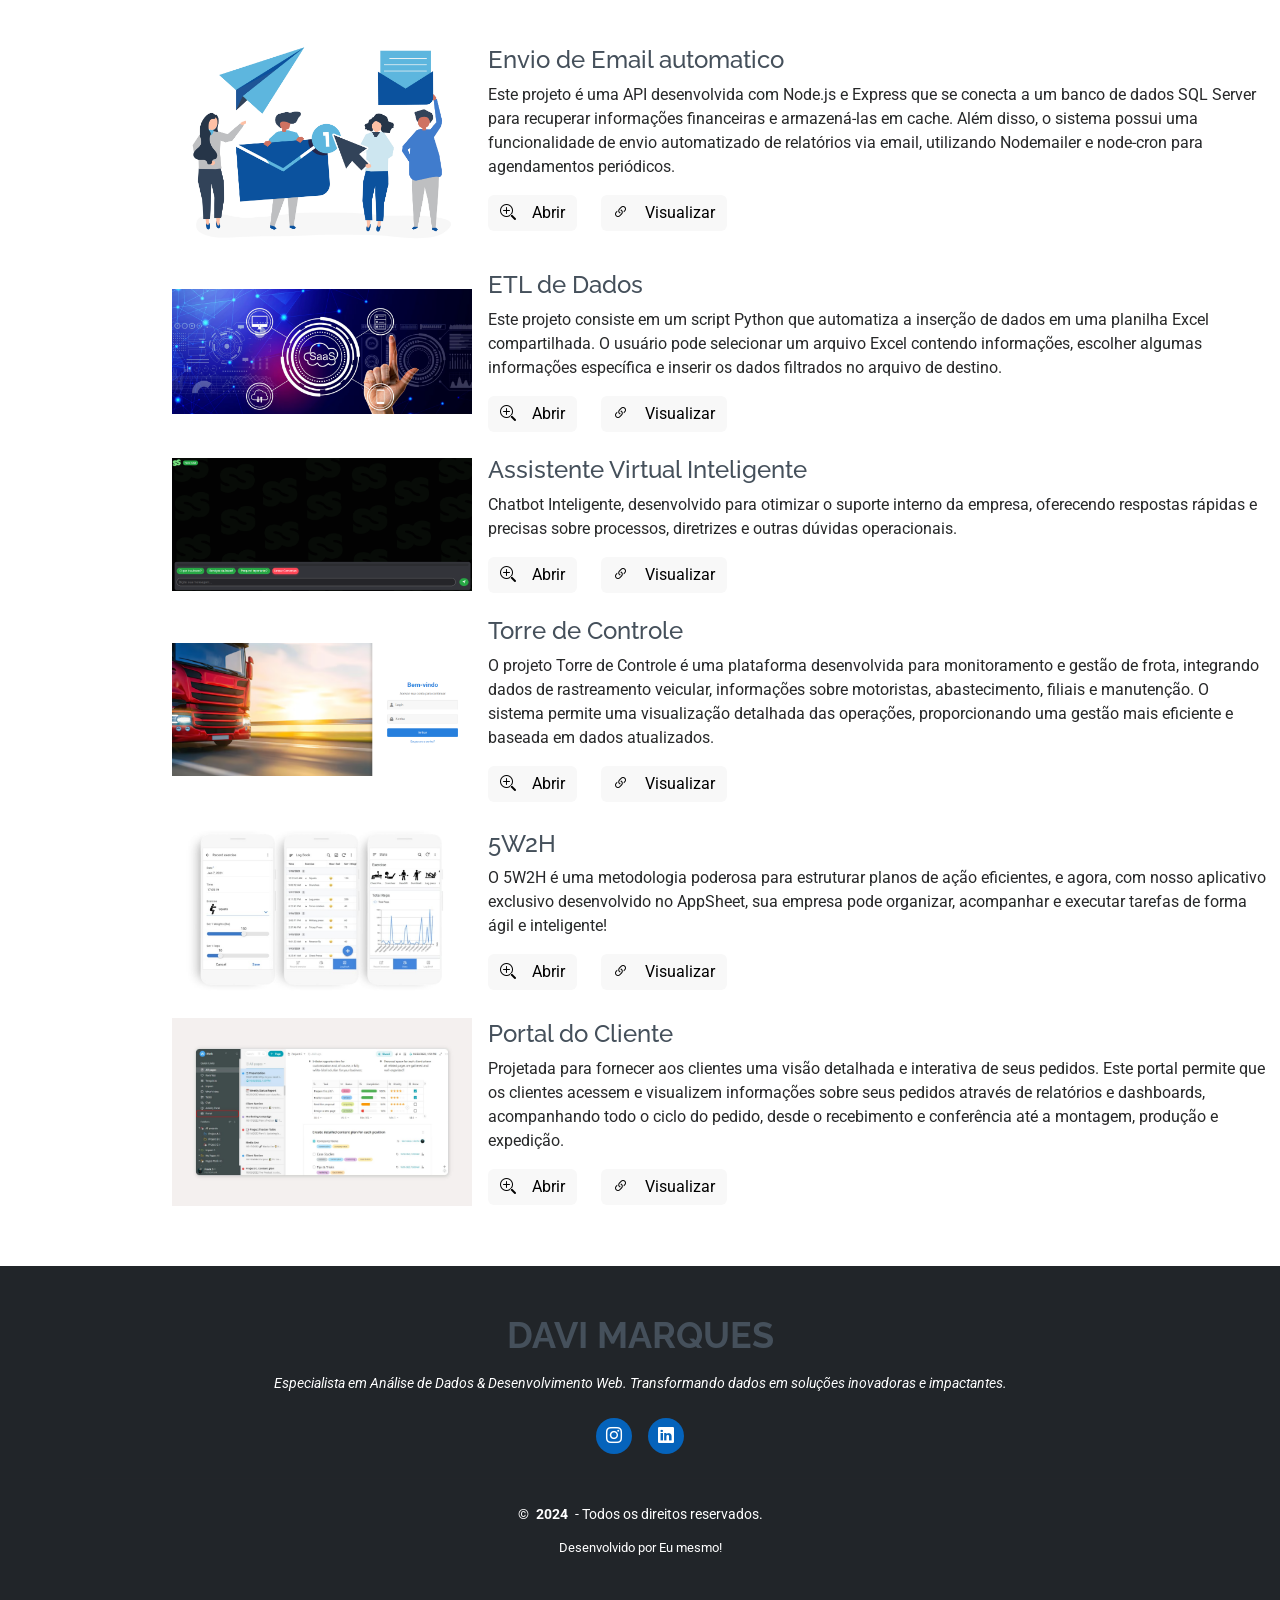
==== commit b3136f74: "Corrigindo texto" ====
--- a/projetos.html
+++ b/projetos.html
@@ -198,7 +198,7 @@
             <div class="d-flex flex-column flex-md-row align-items-center">
               <img src="/imgs/chat_pdf.png" class="img-fluid me-md-3 mb-3 mb-md-0" style="width: 300px; height: auto;" alt="">
               <div>
-                <h4>Chat Inteligente analiador de PDF e Word</h4>
+                <h4>Chat Inteligente analisador de PDF e Word</h4>
                   <p>O Chat PDF e Word Inteligente é um aplicativo interativo criado com programação, que permite aos usuários fazer perguntas sobre documentos PDF e Word. O sistema analisa os arquivos, extrai o texto e busca respostas relevantes, fornecendo um resumo e trechos importantes encontrados nos documentos.</p>
                 <div class="zoom d-flex gap-4">
                   <a href="/imgs/chat_pdf.mp4" title="Mais detalhes" data-gallery="portfolio-gallery-branding" class="glightbox preview-link btn btn-primary d-flex align-items-center gap-3">
@@ -414,7 +414,7 @@
               <div class="col-lg-4 col-md-6 portfolio-item isotope-item filter-branding">
                 <img src="/imgs/chat_pdf.png" class="img-fluid" alt="">
                 <div class="portfolio-info">
-                  <h4>Chat Inteligente analiador de PDF e Word</h4>
+                  <h4>Chat Inteligente analisador de PDF e Word</h4>
                   <p>O Chat PDF e Word Inteligente é um aplicativo interativo criado com programação, que permite aos usuários fazer perguntas sobre documentos PDF e Word. O sistema analisa os arquivos, extrai o texto e busca respostas relevantes, fornecendo um resumo e trechos importantes encontrados nos documentos.</p>
                   <a href="/imgs/chat_pdf.png" title="Chat para analisar arquivos" data-gallery="portfolio-gallery-branding" class="glightbox preview-link"><i class="bi bi-zoom-in"></i></a>
                   <a href="/imgs/chat_pdf.mp4" target="_blank" title="More Details" class="details-link"><i class="bi bi-link-45deg"></i></a>
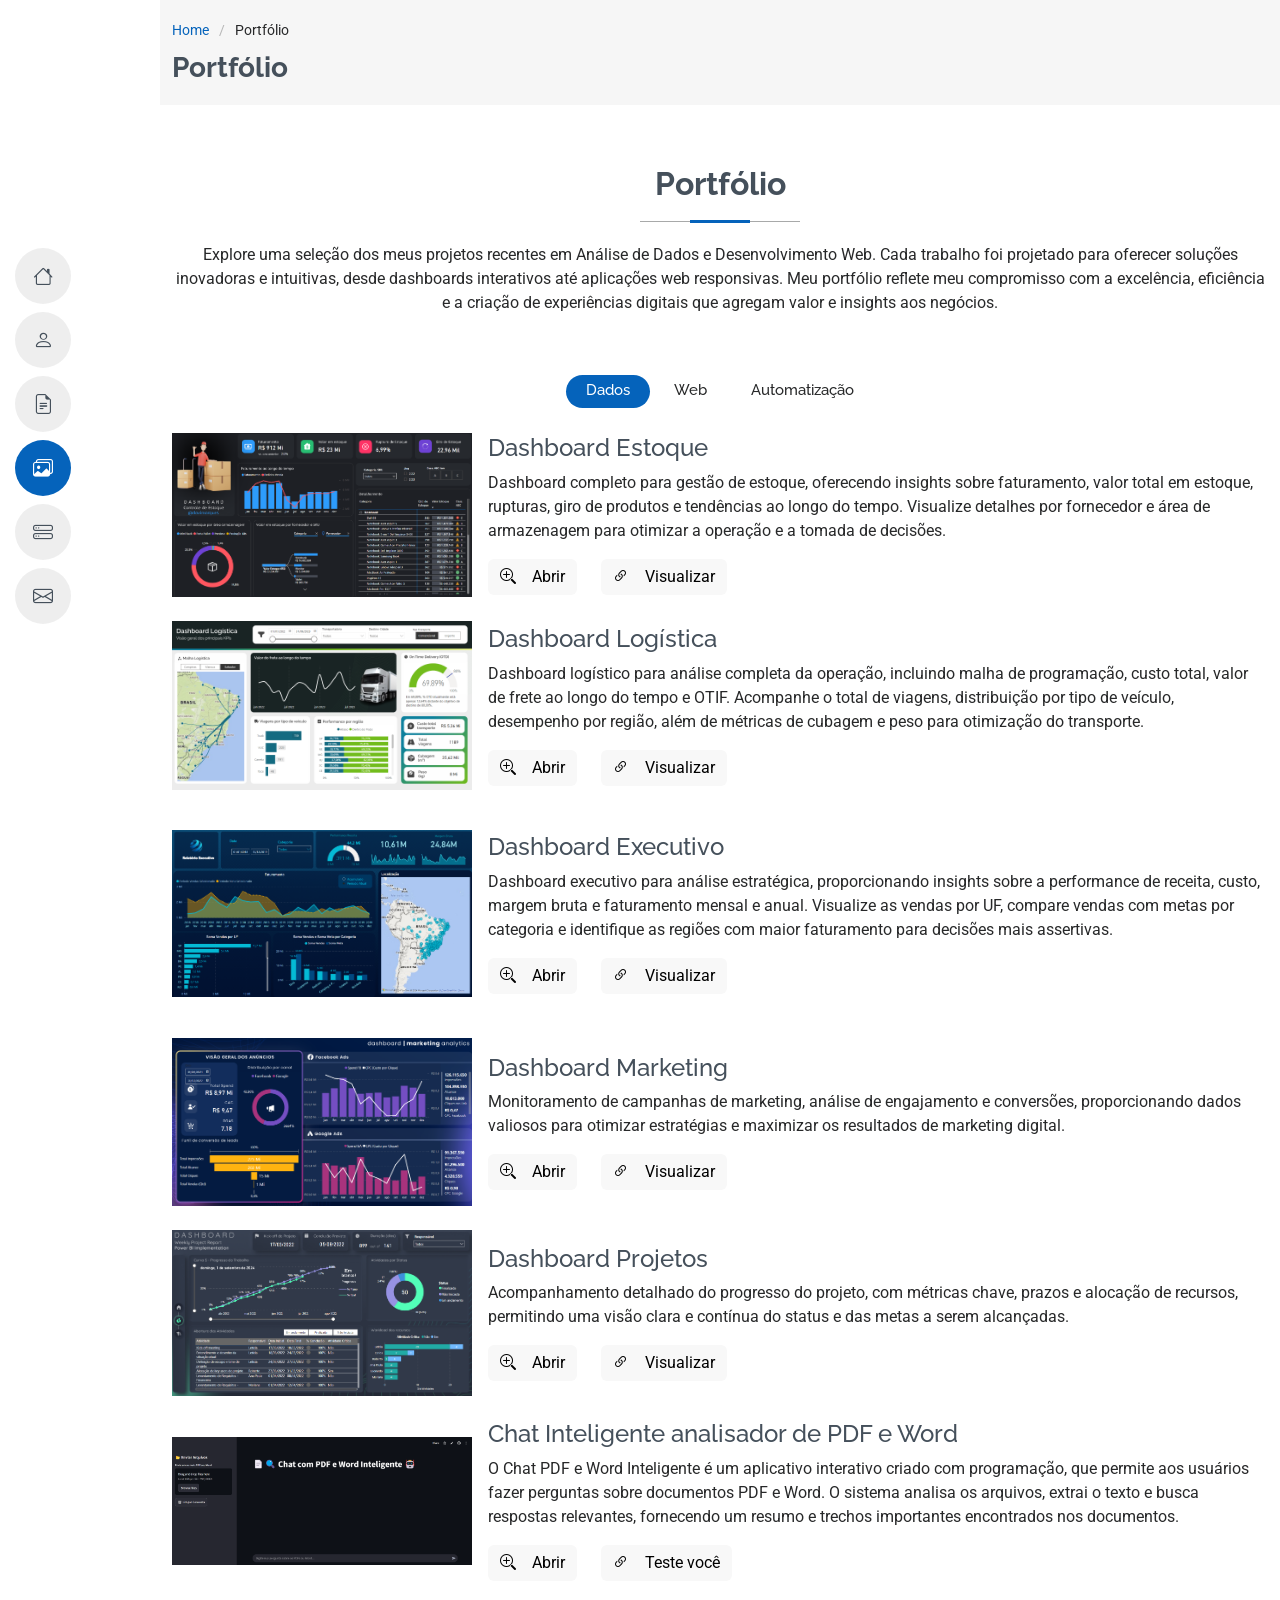
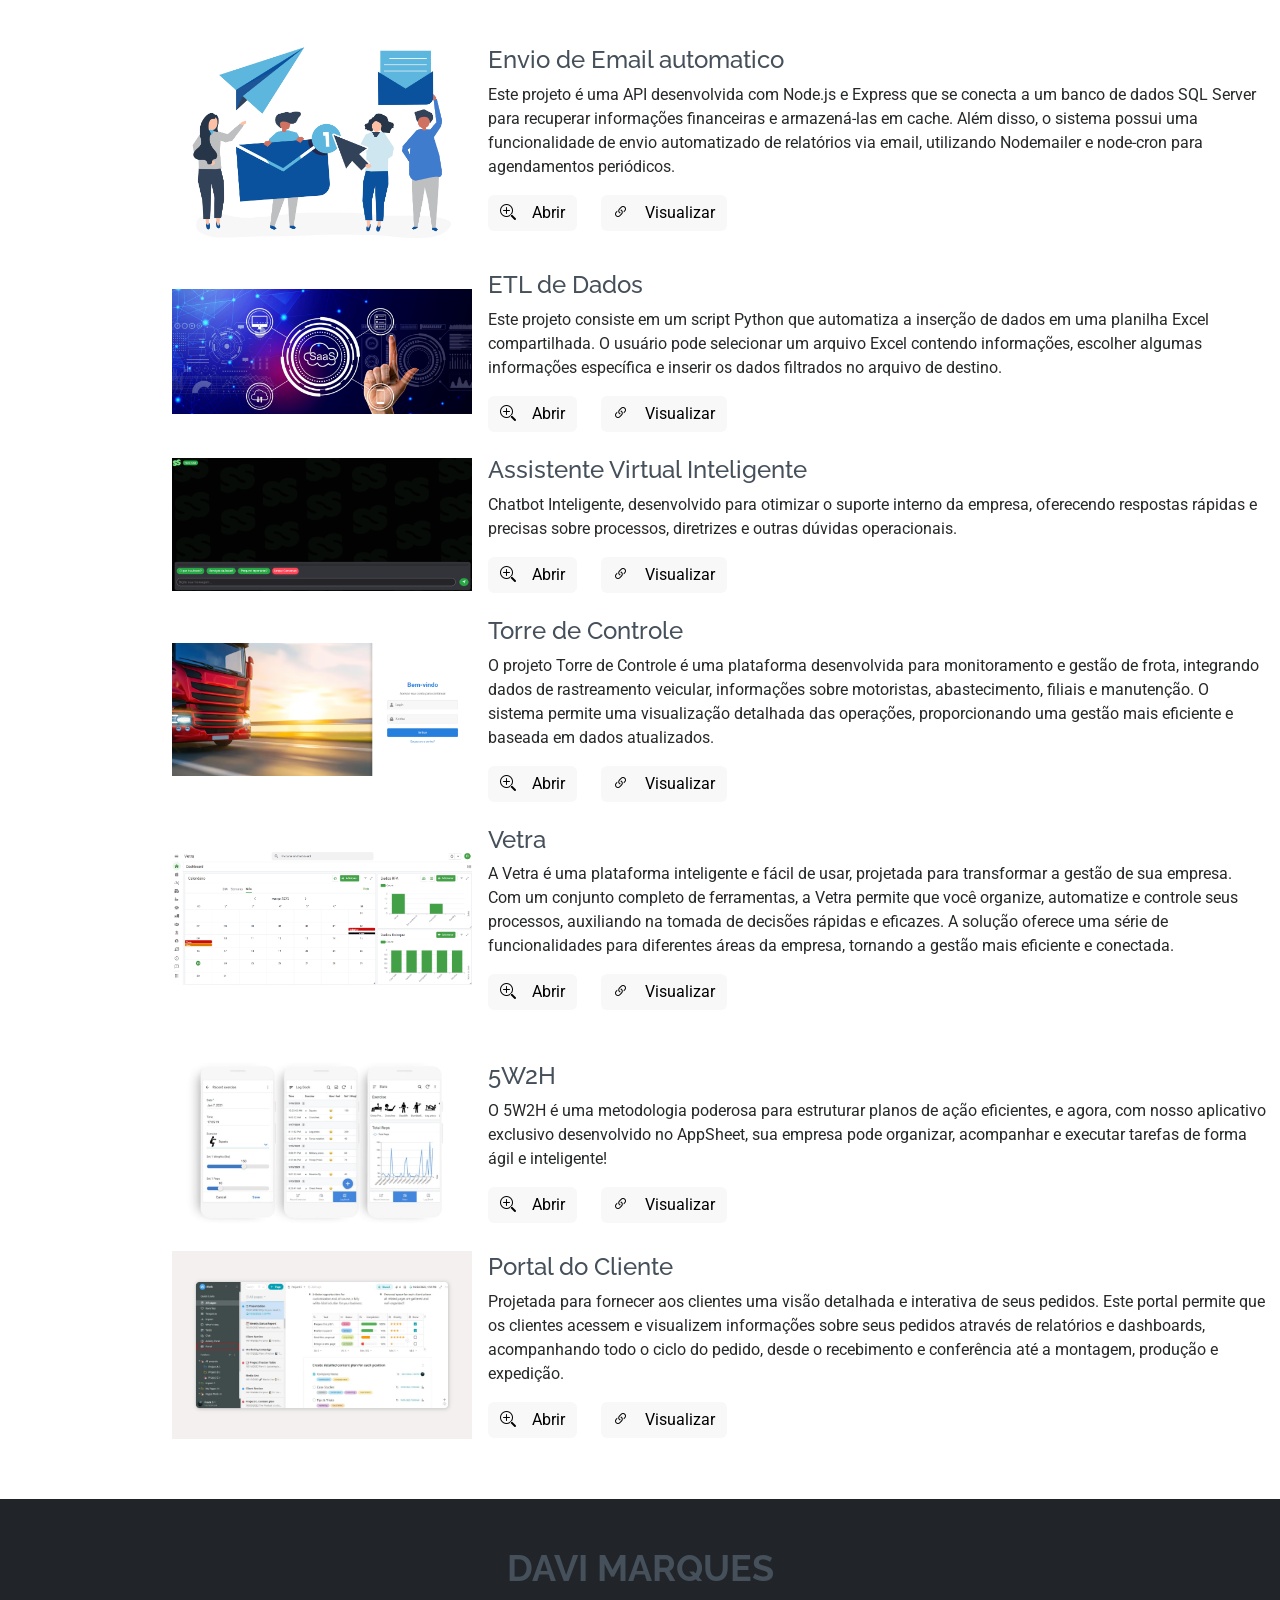
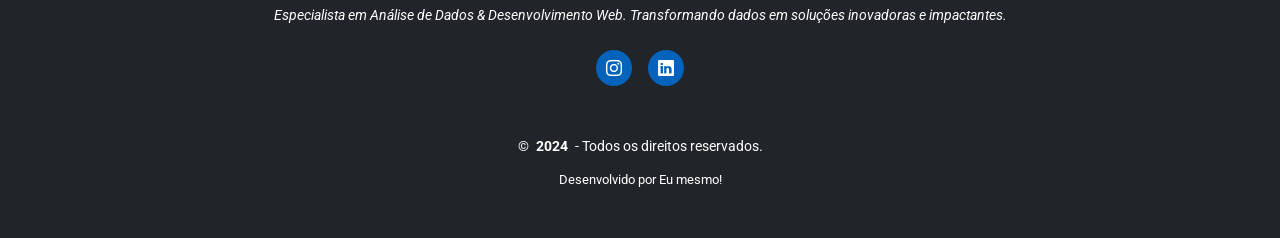
==== commit c285a28d: "Inserindo novo Projeto" ====
--- a/projetos.html
+++ b/projetos.html
@@ -290,6 +290,26 @@
             </div>
           </div><!-- End Portfolio Item -->
 
+          <!-- Desenvolvimento WEB -->
+          <div class="col-12 portfolio-item isotope-item filter-product">
+            <div class="d-flex flex-column flex-md-row align-items-center">
+              <img src="/imgs/Vetra.png" class="img-fluid me-md-3 mb-3 mb-md-0" style="width: 300px; height: auto;" alt="">
+              <div>
+                <h4>Vetra</h4>
+                <p>A Vetra é uma plataforma inteligente e fácil de usar, projetada para transformar a gestão de sua empresa. Com um conjunto completo de ferramentas, a Vetra permite que você organize, automatize e controle seus processos, auxiliando na tomada de decisões rápidas e eficazes. A solução oferece uma série de funcionalidades para diferentes áreas da empresa, tornando a gestão mais eficiente e conectada.</p>
+                <div class="zoom d-flex gap-4">
+                  <a href="/imgs/Vetra.mp4" title="Mais detalhes" data-gallery="portfolio-gallery-product" class="glightbox preview-link btn btn-primary d-flex align-items-center gap-3">
+                    <i class="bi bi-zoom-in"></i> <span>Abrir</span>
+                  </a>
+                  <a href="/imgs/Vetra.mp4" target="_blank" title="Direcionar ao link" class="details-link btn btn-success d-flex align-items-center gap-3">
+                    <i class="bi bi-link-45deg"></i> <span>Visualizar</span>
+                  </a>
+                </div>
+                
+              </div>
+            </div>
+          </div><!-- End Portfolio Item -->
+
           <div class="col-12 portfolio-item isotope-item filter-product">
             <div class="d-flex flex-column flex-md-row align-items-center">
               <img src="/imgs/5W2H.jpg" class="img-fluid me-md-3 mb-3 mb-md-0" style="width: 300px; height: auto;" alt="">
@@ -458,6 +478,16 @@
                   <p>O projeto Torre de Controle é uma plataforma desenvolvida para monitoramento e gestão de frota, integrando dados de rastreamento veicular, informações sobre motoristas, abastecimento, filiais e manutenção. O sistema permite uma visualização detalhada das operações, proporcionando uma gestão mais eficiente e baseada em dados atualizados.</p>
                   <a href="/imgs/torre_controle.png" title="API de Relatórios Financeiros Automatizados com Node.js" data-gallery="portfolio-gallery-product" class="glightbox preview-link"><i class="bi bi-zoom-in"></i></a>
                   <a href="/imgs/Torre de Controle.mp4" target="_blank" title="More Details" class="details-link"><i class="bi bi-link-45deg"></i></a>
+                </div>
+              </div><!-- End Portfolio Item -->
+
+              <div class="col-lg-4 col-md-6 portfolio-item isotope-item filter-product">
+                <img src="/imgs/Vetra.png" class="img-fluid" alt="">
+                <div class="portfolio-info">
+                  <h4>Vetra</h4>
+                  <p>A Vetra é uma plataforma inteligente e fácil de usar, projetada para transformar a gestão de sua empresa. Com um conjunto completo de ferramentas, a Vetra permite que você organize, automatize e controle seus processos, auxiliando na tomada de decisões rápidas e eficazes. A solução oferece uma série de funcionalidades para diferentes áreas da empresa, tornando a gestão mais eficiente e conectada.</p>
+                  <a href="/imgs/Vetra.mp4" title="API de Relatórios Financeiros Automatizados com Node.js" data-gallery="portfolio-gallery-product" class="glightbox preview-link"><i class="bi bi-zoom-in"></i></a>
+                  <a href="/imgs/Vetra.mp4" target="_blank" title="More Details" class="details-link"><i class="bi bi-link-45deg"></i></a>
                 </div>
               </div><!-- End Portfolio Item -->
 
